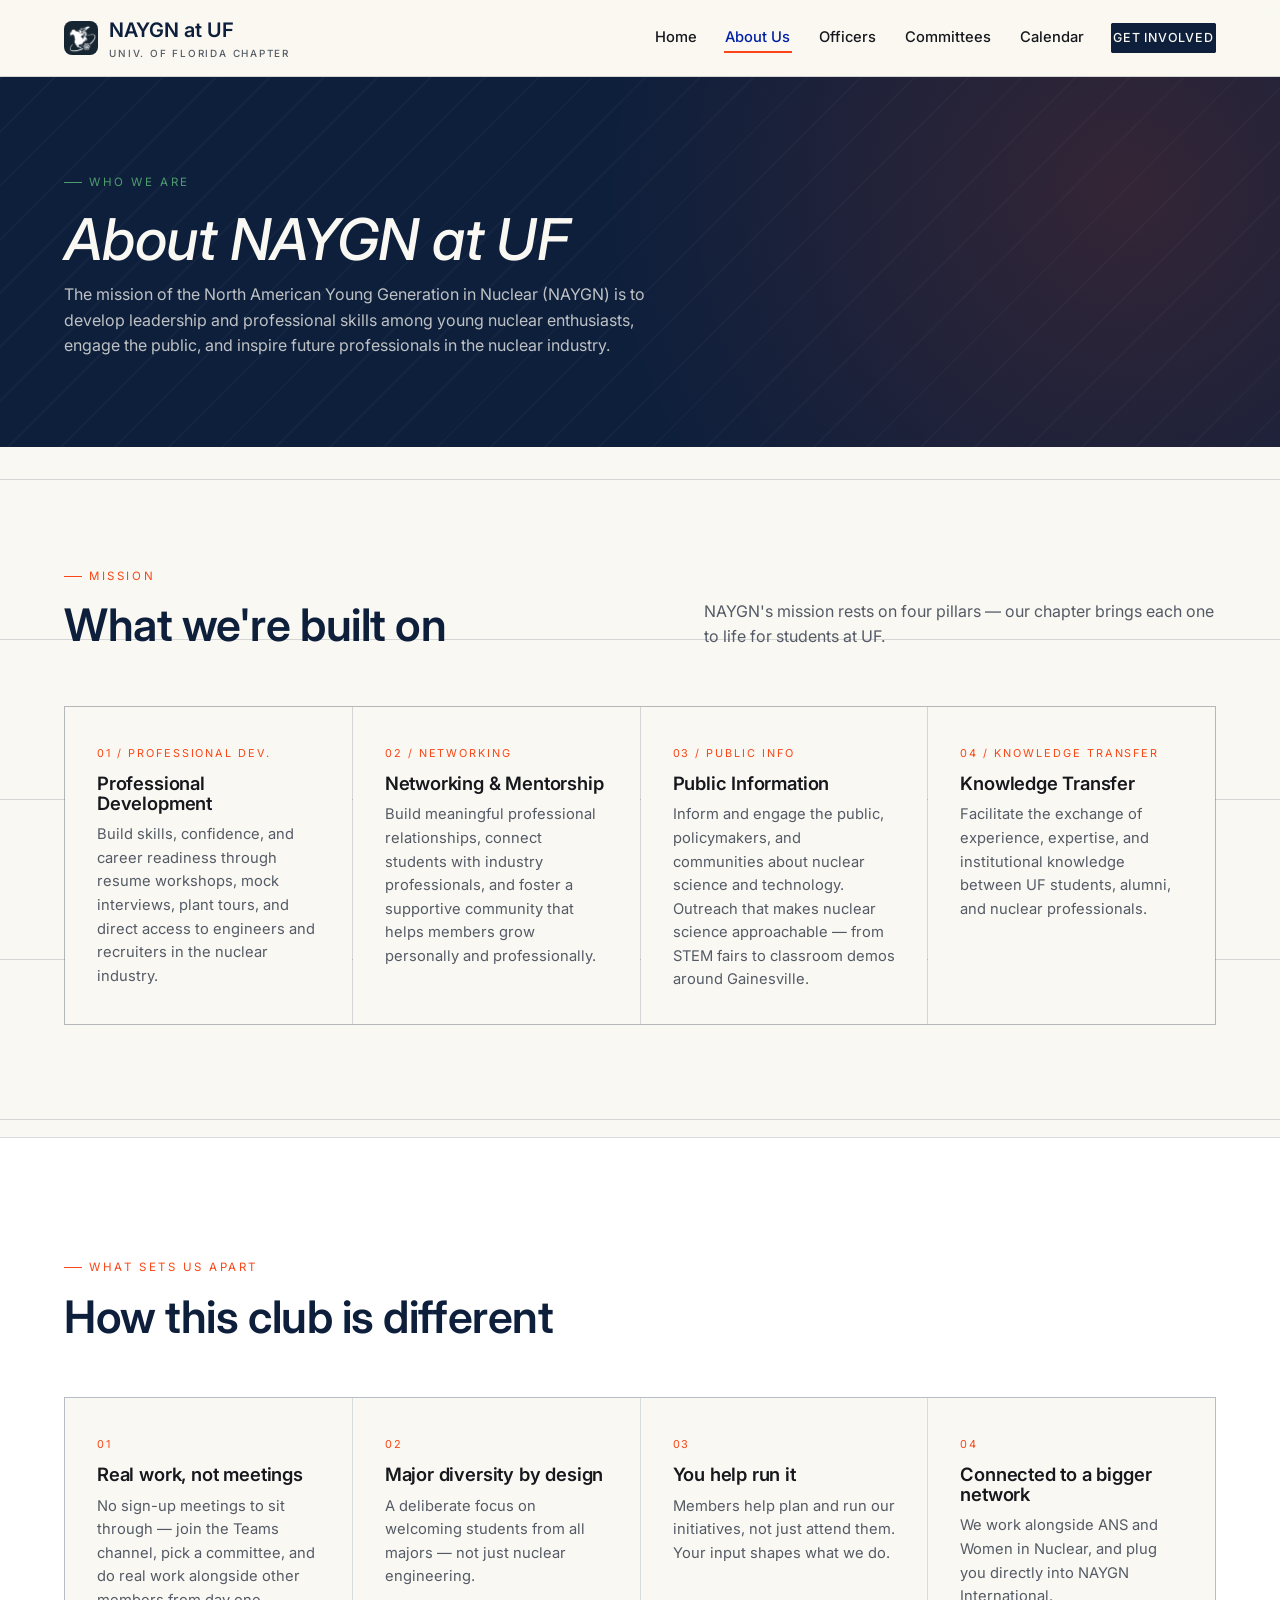
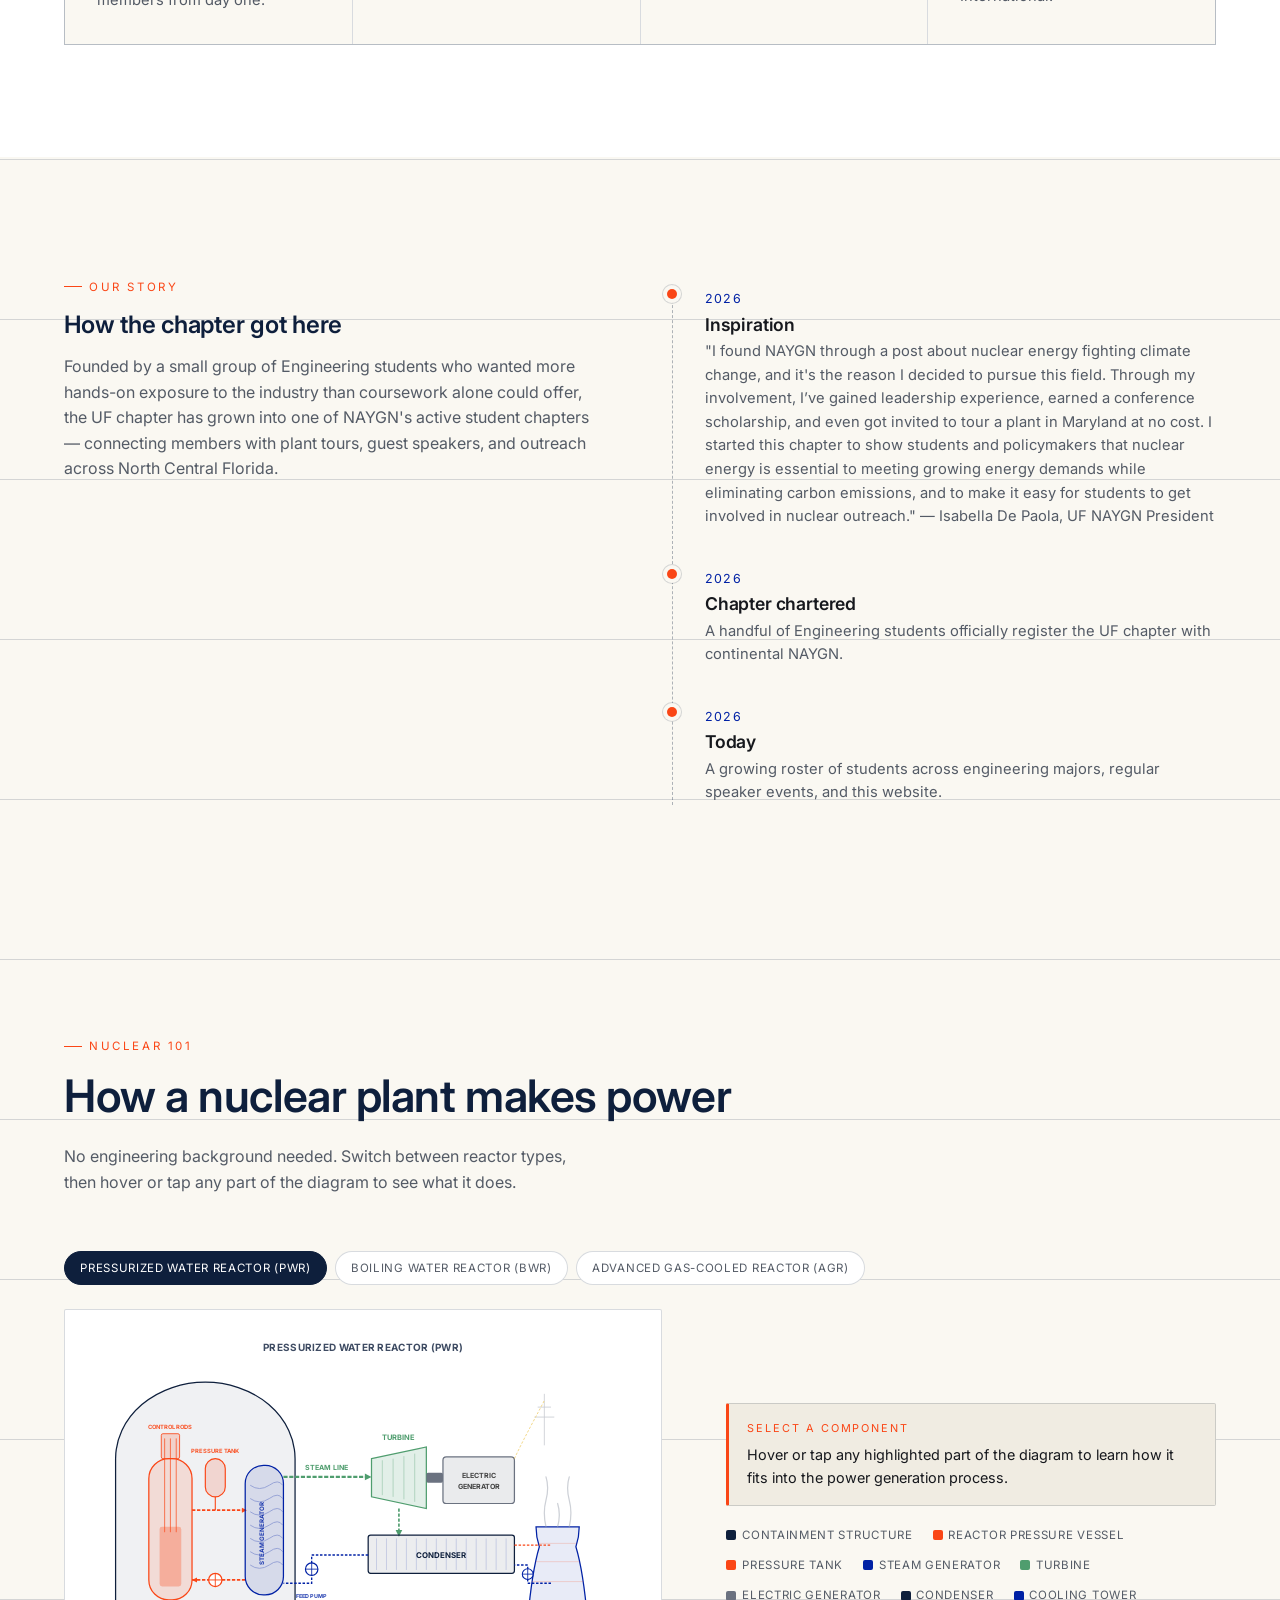
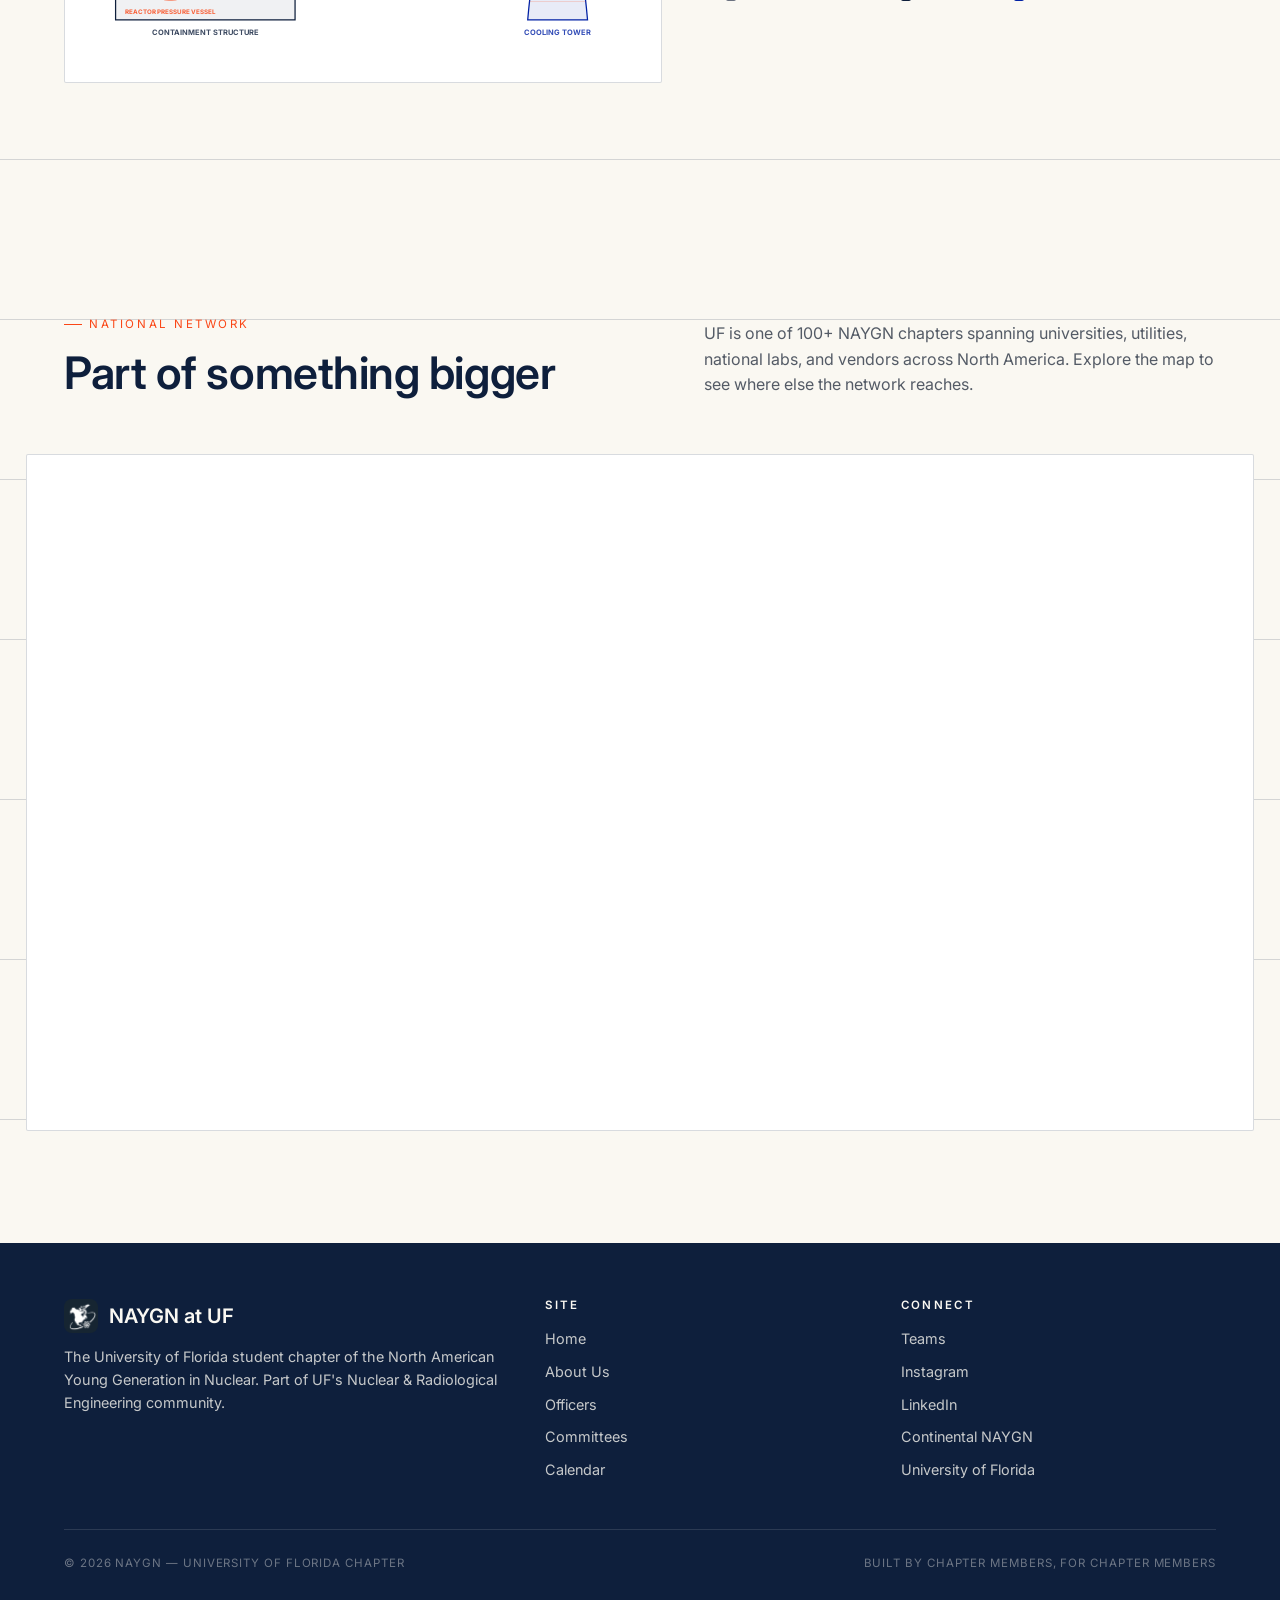
==== about.html @ 1d7fc195 "Rename Agenda page to Calendar Rename agenda.html -> calendar.html and js/agenda.js -> js/calendar.j" ====
<!DOCTYPE html>
<html lang="en">
<head>
  <meta charset="UTF-8" />
  <meta name="viewport" content="width=device-width, initial-scale=1.0" />
  <title>About Us — NAYGN at UF</title>
  <meta name="description" content="Learn about the NAYGN University of Florida chapter's mission, history, and a quick primer on how a nuclear power plant works." />
  <link rel="icon" type="image/png" href="assets/img/favicon.png" />
  <link rel="stylesheet" href="css/styles.css" />
</head>
<body>

  <header class="site-header">
    <div class="container nav">
      <a href="home" class="brand">
        <img class="brand-mark" src="assets/img/logo-mark.png" alt="NAYGN logo">
        <span>
          NAYGN at UF
          <span class="brand-sub">Univ. of Florida Chapter</span>
        </span>
      </a>

      <button class="nav-toggle" aria-label="Toggle navigation" aria-expanded="false">
        <span></span><span></span><span></span>
      </button>

      <ul class="nav-links">
        <li><a href="home">Home</a></li>
        <li><a href="about" aria-current="page">About Us</a></li>
        <li><a href="officers">Officers</a></li>
        <li><a href="committees">Committees</a></li>
        <li><a href="calendar">Calendar</a></li>
        <li><a class="nav-cta" href="get-involved">Get Involved</a></li>
      </ul>
    </div>
  </header>

  <main>
    <section class="page-header">
      <div class="container">
        <span class="kicker">Who we are</span>
        <h1>About NAYGN at UF</h1>
        <p class="lede">
          The mission of the North American Young Generation in Nuclear (NAYGN)
           is to develop leadership and professional skills among young nuclear enthusiasts,
            engage the public, and inspire future professionals in the nuclear industry. 
        </p>
      </div>
    </section>

    <!-- ============ MISSION PILLARS ============ -->
    <section id="mission">
      <div class="container">
        <div class="section-head reveal">
          <div>
            <span class="kicker">Mission</span>
            <h2>What we're built on</h2>
          </div>
          <p class="lede">
            NAYGN's mission rests on four pillars — our chapter brings each one to life
            for students at UF.
          </p>
        </div>

        <div class="pillar-grid reveal">
          <div class="pillar">
            <span class="fig-label">01 / Professional Dev.</span>
            <h3>Professional Development</h3>
            <p> Build skills, confidence, and career readiness through resume workshops, mock interviews, plant tours, 
              and direct access to engineers and recruiters in the nuclear industry.</p>
          </div>
          <div class="pillar">
            <span class="fig-label">02 / Networking</span>
            <h3>Networking &amp; Mentorship</h3>
            <p>Build meaningful professional relationships, connect students with industry professionals, 
              and foster a supportive community that helps members grow personally and professionally.</p>
          </div>
          <div class="pillar">
            <span class="fig-label">03 / Public Info</span>
            <h3>Public Information</h3>
            <p>Inform and engage the public, policymakers, and communities about nuclear science and technology. 
              Outreach that makes nuclear science approachable — from STEM fairs to classroom demos around Gainesville.</p>
          </div>
          <div class="pillar">
            <span class="fig-label">04 / Knowledge Transfer</span>
            <h3>Knowledge Transfer</h3>
            <p>Facilitate the exchange of experience, expertise, and 
              institutional knowledge between UF students, alumni, and nuclear professionals.</p>
          </div>
        </div>
      </div>
    </section>

    <!-- ============ HOW THIS CLUB IS DIFFERENT ============ -->
    <section id="different" style="background:#fff; border-top:1px solid var(--line);">
      <div class="container">
        <div class="section-head reveal">
          <div>
            <span class="kicker">What sets us apart</span>
            <h2>How this club is different</h2>
          </div>
        </div>
        <div class="pillar-grid reveal" style="grid-template-columns: repeat(auto-fit, minmax(220px, 1fr));">
          <div class="pillar">
            <span class="fig-label">01</span>
            <h3>Real work, not meetings</h3>
            <p>No sign-up meetings to sit through — join the Teams channel, pick a committee, and do real work alongside other members from day one.</p>
          </div>
          <div class="pillar">
            <span class="fig-label">02</span>
            <h3>Major diversity by design</h3>
            <p>A deliberate focus on welcoming students from all majors — not just nuclear engineering.</p>
          </div>
          <div class="pillar">
            <span class="fig-label">03</span>
            <h3>You help run it</h3>
            <p>Members help plan and run our initiatives, not just attend them. Your input shapes what we do.</p>
          </div>
          <div class="pillar">
            <span class="fig-label">04</span>
            <h3>Connected to a bigger network</h3>
            <p>We work alongside ANS and Women in Nuclear, and plug you directly into NAYGN International.</p>
          </div>
        </div>
      </div>
    </section>

    <!-- ============ OUR STORY ============ -->
    <section id="story">
      <div class="container cols-2">
        <div class="reveal">
          <span class="kicker">Our Story</span>
          <h2>How the chapter got here</h2>
          <p style="margin-top:1rem; color:var(--ink-soft);">
            Founded by a small group of Engineering students who wanted
            more hands-on exposure to the industry than coursework alone could offer,
            the UF chapter has grown into one of NAYGN's active student chapters —
            connecting members with plant tours, guest speakers, and outreach across
            North Central Florida.
          </p>
        </div>

        <div class="reveal">
          <div class="timeline">
            <div class="timeline-item">
              <span class="yr">2026</span>
              <h3>Inspiration</h3>
              <p>"I found NAYGN through a post about nuclear energy fighting climate change, and it's the reason I decided to pursue this field. Through my involvement, I’ve gained leadership experience, earned a conference scholarship, and even got invited to tour a plant in Maryland at no cost. I started this chapter to show students and policymakers that nuclear energy is essential to meeting growing energy demands while eliminating carbon emissions, and to make it easy for students to get involved in nuclear outreach." 

— Isabella De Paola, UF NAYGN President </p>
            </div>
            <div class="timeline-item">
              <span class="yr">2026</span>
              <h3>Chapter chartered</h3>
              <p>A handful of Engineering students officially register the UF chapter with continental NAYGN.</p>
            </div>
            <div class="timeline-item">
              <span class="yr">2026</span>
              <h3>Today</h3>
              <p>A growing roster of students across engineering majors, regular speaker events, and this website.</p>
            </div>
          </div>
        </div>
      </div>
    </section>

    <!-- ============ NUCLEAR 101 / REACTOR DIAGRAM ============ -->
    <section id="nuclear-101">
      <div class="container">
        <div class="section-head reveal">
          <div>
            <span class="kicker">Nuclear 101</span>
            <h2>How a nuclear plant makes power</h2>
          </div>
          <p class="lede">
            No engineering background needed. Switch between reactor types, then
            hover or tap any part of the diagram to see what it does.
          </p>
        </div>

        <div class="reactor-tabs reveal">
          <button class="reactor-tab is-active" data-diagram="pwr">Pressurized Water Reactor (PWR)</button>
          <button class="reactor-tab" data-diagram="bwr">Boiling Water Reactor (BWR)</button>
          <button class="reactor-tab" data-diagram="agr">Advanced Gas-cooled Reactor (AGR)</button>
        </div>

        <div class="reactor-wrap reveal">
          <div class="reactor-diagram">
            <svg class="reactor-svg" data-diagram="pwr" viewBox="0 0 660 390" xmlns="http://www.w3.org/2000/svg" role="img" aria-label="Simplified diagram of a pressurized water reactor power plant">

              <!-- DIAGRAM TITLE -->
              <text x="330" y="20" text-anchor="middle" font-size="12" font-weight="700" fill="#0E1F3C" opacity="0.8" letter-spacing="0.03em" pointer-events="none">PRESSURIZED WATER REACTOR (PWR)</text>

              <!-- ================= CONTAINMENT ================= -->
              <path class="part" data-key="containment"
                d="M 32,344 L 32,150 A 108,92 0 0 1 248,150 L 248,344 Z"
                fill="#0E1F3C" fill-opacity="0.06" stroke="#0E1F3C" stroke-width="1.5"/>
              <text x="140" y="362" text-anchor="middle" font-size="9" font-weight="700" fill="#0E1F3C" opacity="0.8" pointer-events="none">CONTAINMENT STRUCTURE</text>

              <!-- ================= REACTOR PRESSURE VESSEL ================= -->
              <rect class="part" data-key="rpv" x="72" y="150" width="52" height="170" rx="24"
                fill="#FA4616" fill-opacity="0.13" stroke="#FA4616" stroke-width="1.5"/>
              <g pointer-events="none">
                <rect x="85" y="232" width="26" height="72" rx="3" fill="#FA4616" fill-opacity="0.30"/>
                <rect x="87" y="120" width="22" height="30" rx="2" fill="#FA4616" fill-opacity="0.18" stroke="#FA4616" stroke-width="1"/>
                <g stroke="#FA4616" stroke-width="1.3" stroke-linecap="round" opacity="0.65">
                  <line x1="91" y1="126" x2="91" y2="238"/>
                  <line x1="98" y1="126" x2="98" y2="238"/>
                  <line x1="105" y1="126" x2="105" y2="238"/>
                </g>
                <text x="98" y="114" text-anchor="middle" font-size="7" font-weight="700" fill="#FA4616" opacity="0.9">CONTROL RODS</text>
                <text x="98" y="337" text-anchor="middle" font-size="7.5" font-weight="700" fill="#FA4616" opacity="0.85">REACTOR PRESSURE VESSEL</text>
              </g>

              <!-- ================= PRESSURIZER (PRESSURE TANK) ================= -->
              <rect class="part" data-key="pressurizer" x="140" y="150" width="24" height="46" rx="12"
                fill="#FA4616" fill-opacity="0.16" stroke="#FA4616" stroke-width="1.4"/>
              <g pointer-events="none">
                <line x1="152" y1="196" x2="152" y2="212" stroke="#FA4616" stroke-width="1.3"/>
                <text x="152" y="143" text-anchor="middle" font-size="7" font-weight="700" fill="#FA4616" opacity="0.9">PRESSURE TANK</text>
              </g>

              <!-- ================= PRIMARY LOOP ================= -->
              <g pointer-events="none">
                <path d="M 124,212 H 188" stroke="#FA4616" stroke-width="2" fill="none" stroke-dasharray="4 2"/>
                <polygon points="184,209 190,212 184,215" fill="#FA4616"/>
                <path d="M 188,296 H 124" stroke="#FA4616" stroke-width="2" fill="none" stroke-dasharray="4 2"/>
                <polygon points="130,293 124,296 130,299" fill="#FA4616"/>
                <circle cx="152" cy="296" r="8" fill="#fff" stroke="#FA4616" stroke-width="1.5"/>
                <line x1="144" y1="296" x2="160" y2="296" stroke="#FA4616" stroke-width="1.1"/>
                <line x1="152" y1="288" x2="152" y2="304" stroke="#FA4616" stroke-width="1.1"/>
              </g>

              <!-- ================= STEAM GENERATOR ================= -->
              <rect class="part" data-key="generator" x="188" y="158" width="46" height="156" rx="22"
                fill="#0021A5" fill-opacity="0.11" stroke="#0021A5" stroke-width="1.5"/>
              <g stroke="#0021A5" stroke-width="1" fill="none" opacity="0.35" pointer-events="none">
                <path d="M 194,182 Q 205,190 217,182 Q 228,174 233,182"/>
                <path d="M 194,198 Q 205,206 217,198 Q 228,190 233,198"/>
                <path d="M 194,214 Q 205,222 217,214 Q 228,206 233,214"/>
                <path d="M 194,230 Q 205,238 217,230 Q 228,222 233,230"/>
                <path d="M 194,246 Q 205,254 217,246 Q 228,238 233,246"/>
                <path d="M 194,262 Q 205,270 217,262 Q 228,254 233,262"/>
                <path d="M 194,278 Q 205,286 217,278 Q 228,270 233,278"/>
              </g>
              <text x="211" y="240" text-anchor="middle" font-size="7.5" font-weight="700" fill="#0021A5" opacity="0.85" transform="rotate(-90 211 240)" pointer-events="none">STEAM GENERATOR</text>

              <!-- ================= STEAM LINE ================= -->
              <g pointer-events="none">
                <path d="M 234,172 H 336" stroke="#4F9D6E" stroke-width="2.5" fill="none" stroke-dasharray="5 2"/>
                <polygon points="332,168 340,172 332,176" fill="#4F9D6E"/>
                <text x="286" y="164" text-anchor="middle" font-size="8.5" fill="#4F9D6E" font-weight="bold">STEAM LINE</text>
              </g>

              <!-- ================= TURBINE ================= -->
              <path class="part" data-key="turbine"
                d="M 340,150 L 406,136 L 406,210 L 340,196 Z"
                fill="#4F9D6E" fill-opacity="0.16" stroke="#4F9D6E" stroke-width="1.5"/>
              <g stroke="#4F9D6E" stroke-width="1" opacity="0.4" pointer-events="none">
                <line x1="353" y1="152" x2="353" y2="194"/>
                <line x1="366" y1="150" x2="366" y2="196"/>
                <line x1="379" y1="147" x2="379" y2="199"/>
                <line x1="392" y1="144" x2="392" y2="202"/>
              </g>
              <text x="373" y="128" text-anchor="middle" font-size="9" fill="#4F9D6E" font-weight="bold" pointer-events="none">TURBINE</text>

              <!-- ================= ELECTRIC GENERATOR ================= -->
              <rect x="406" y="167" width="20" height="12" rx="2" fill="#6B7280" pointer-events="none"/>
              <rect class="part" data-key="egen" x="426" y="148" width="86" height="56" rx="4"
                fill="#6B7280" fill-opacity="0.14" stroke="#6B7280" stroke-width="1.5"/>
              <g pointer-events="none">
                <text x="469" y="173" text-anchor="middle" font-size="8.5" fill="#444" font-weight="bold">ELECTRIC</text>
                <text x="469" y="186" text-anchor="middle" font-size="8.5" fill="#444" font-weight="bold">GENERATOR</text>
              </g>
              <!-- transmission tower + spark (decorative) -->
              <g pointer-events="none" opacity="0.55">
                <g stroke="#9CA3AF" stroke-width="1" fill="none">
                  <line x1="548" y1="72" x2="548" y2="134"/>
                  <line x1="540" y1="88" x2="556" y2="88"/>
                  <line x1="536" y1="100" x2="560" y2="100"/>
                </g>
                <path d="M 512,150 C 524,124 540,96 548,80" stroke="#E6B217" stroke-width="1.1" fill="none" stroke-dasharray="3 2"/>
              </g>

              <!-- ================= CONDENSER ================= -->
              <path d="M 373,210 V 240" stroke="#4F9D6E" stroke-width="2" fill="none" stroke-dasharray="4 2" pointer-events="none"/>
              <polygon points="369,236 373,244 377,236" fill="#4F9D6E" pointer-events="none"/>
              <rect class="part" data-key="condenser" x="336" y="242" width="176" height="46" rx="3"
                fill="#0E1F3C" fill-opacity="0.08" stroke="#0E1F3C" stroke-width="1.5"/>
              <g stroke="#0021A5" stroke-width="0.7" opacity="0.28" pointer-events="none">
                <line x1="346" y1="246" x2="346" y2="284"/>
                <line x1="358" y1="246" x2="358" y2="284"/>
                <line x1="370" y1="246" x2="370" y2="284"/>
                <line x1="382" y1="246" x2="382" y2="284"/>
                <line x1="394" y1="246" x2="394" y2="284"/>
                <line x1="406" y1="246" x2="406" y2="284"/>
                <line x1="418" y1="246" x2="418" y2="284"/>
                <line x1="430" y1="246" x2="430" y2="284"/>
                <line x1="442" y1="246" x2="442" y2="284"/>
                <line x1="454" y1="246" x2="454" y2="284"/>
                <line x1="466" y1="246" x2="466" y2="284"/>
                <line x1="478" y1="246" x2="478" y2="284"/>
                <line x1="490" y1="246" x2="490" y2="284"/>
                <line x1="502" y1="246" x2="502" y2="284"/>
              </g>
              <text x="424" y="269" text-anchor="middle" font-size="9.5" fill="#0E1F3C" font-weight="bold" pointer-events="none">CONDENSER</text>
              <!-- feedwater return: condenser -> steam generator -->
              <g pointer-events="none">
                <path d="M 336,266 H 268 V 300 H 234" stroke="#0021A5" stroke-width="1.6" fill="none" stroke-dasharray="3 2"/>
                <circle cx="268" cy="283" r="7.5" fill="#fff" stroke="#0021A5" stroke-width="1.4"/>
                <line x1="260.5" y1="283" x2="275.5" y2="283" stroke="#0021A5" stroke-width="1"/>
                <line x1="268" y1="275.5" x2="268" y2="290.5" stroke="#0021A5" stroke-width="1"/>
                <text x="268" y="318" text-anchor="middle" font-size="6.5" font-weight="700" fill="#0021A5" opacity="0.85">FEED PUMP</text>
              </g>

              <!-- ================= COOLING TOWER ================= -->
              <path class="part" data-key="cooling"
                d="M 528,344 Q 533,286 542,256 Q 538,244 538,232 L 590,232 Q 590,244 586,256 Q 595,286 600,344 Z"
                fill="#0021A5" fill-opacity="0.09" stroke="#0021A5" stroke-width="1.5"/>
              <clipPath id="pwr-tc">
                <path d="M 528,344 Q 533,286 542,256 Q 538,244 538,232 L 590,232 Q 590,244 586,256 Q 595,286 600,344 Z"/>
              </clipPath>
              <g stroke="#FA4616" stroke-width="0.8" opacity="0.28" clip-path="url(#pwr-tc)" pointer-events="none">
                <line x1="526" y1="252" x2="602" y2="252"/>
                <line x1="526" y1="274" x2="602" y2="274"/>
                <line x1="526" y1="298" x2="602" y2="298"/>
                <line x1="526" y1="322" x2="602" y2="322"/>
              </g>
              <g stroke="#9CA3AF" stroke-width="1.5" fill="none" opacity="0.5" stroke-linecap="round" pointer-events="none">
                <path d="M 550,232 Q 546,215 550,200 Q 554,185 550,172"/>
                <path d="M 564,232 Q 568,217 564,204"/>
                <path d="M 578,232 Q 582,215 578,200 Q 574,185 578,172"/>
              </g>
              <text x="564" y="362" text-anchor="middle" font-size="9" font-weight="700" fill="#0021A5" opacity="0.8" pointer-events="none">COOLING TOWER</text>
              <!-- cooling-water circuit condenser <-> tower -->
              <g pointer-events="none">
                <path d="M 512,254 H 556" stroke="#FA4616" stroke-width="1.6" fill="none" stroke-dasharray="3 2"/>
                <path d="M 556,300 H 528 V 278 H 512" stroke="#0021A5" stroke-width="1.6" fill="none" stroke-dasharray="3 2"/>
                <circle cx="528" cy="289" r="6.5" fill="#fff" stroke="#0021A5" stroke-width="1.3"/>
                <line x1="521.5" y1="289" x2="534.5" y2="289" stroke="#0021A5" stroke-width="1"/>
                <line x1="528" y1="282.5" x2="528" y2="295.5" stroke="#0021A5" stroke-width="1"/>
              </g>

            </svg>

            <svg class="reactor-svg is-hidden" data-diagram="bwr" viewBox="0 0 660 390" xmlns="http://www.w3.org/2000/svg" role="img" aria-label="Simplified diagram of a boiling water reactor power plant">

              <!-- DIAGRAM TITLE -->
              <text x="330" y="20" text-anchor="middle" font-size="12" font-weight="700" fill="#0E1F3C" opacity="0.8" letter-spacing="0.03em" pointer-events="none">BOILING WATER REACTOR (BWR)</text>

              <!-- ================= CONTAINMENT ================= -->
              <path class="part" data-key="containment"
                d="M 32,344 L 32,150 A 108,92 0 0 1 248,150 L 248,344 Z"
                fill="#0E1F3C" fill-opacity="0.06" stroke="#0E1F3C" stroke-width="1.5"/>
              <text x="140" y="362" text-anchor="middle" font-size="9" font-weight="700" fill="#0E1F3C" opacity="0.8" pointer-events="none">CONTAINMENT STRUCTURE</text>

              <!-- ================= REACTOR PRESSURE VESSEL (single loop — water boils inside) ================= -->
              <text x="140" y="116" text-anchor="middle" font-size="7.5" font-weight="700" fill="#FA4616" opacity="0.85" pointer-events="none">REACTOR PRESSURE VESSEL</text>
              <!-- decorative outline only — the clickable regions below are split so they never overlap -->
              <rect x="90" y="126" width="100" height="184" rx="34"
                fill="none" stroke="#FA4616" stroke-width="1.5" pointer-events="none"/>

              <!-- Steam separator / dryer zone (BWR-specific — no equivalent in a PWR) -->
              <path class="part" data-key="separator"
                d="M 98,220 V 158 A 8,8 0 0 1 106,150 H 174 A 8,8 0 0 1 182,158 V 220 Z"
                fill="#0021A5" fill-opacity="0.10" stroke="#0021A5" stroke-width="1.2" stroke-dasharray="2 2"/>
              <g stroke="#0021A5" stroke-width="1" fill="none" opacity="0.35" pointer-events="none">
                <path d="M 104,166 Q 116,158 128,166 Q 140,174 152,166 Q 164,158 176,166"/>
                <path d="M 104,182 Q 116,174 128,182 Q 140,190 152,182 Q 164,174 176,182"/>
                <path d="M 104,198 Q 116,190 128,198 Q 140,206 152,198 Q 164,190 176,198"/>
              </g>
              <text x="140" y="213" text-anchor="middle" font-size="6" font-weight="700" fill="#0021A5" opacity="0.75" pointer-events="none">STEAM SEPARATOR / DRYER</text>

              <!-- Water pool + fuel bundle (this is the "bwr-rpv" hit region — sits below the separator, never overlapping it) -->
              <rect class="part" data-key="bwr-rpv" x="98" y="222" width="84" height="88" rx="4"
                fill="#0021A5" fill-opacity="0.10"/>
              <rect x="118" y="230" width="44" height="64" rx="3" fill="#FA4616" fill-opacity="0.30" pointer-events="none"/>
              <g stroke="#FA4616" stroke-width="2" opacity="0.6" pointer-events="none">
                <line x1="126" y1="234" x2="126" y2="290"/>
                <line x1="135" y1="234" x2="135" y2="290"/>
                <line x1="145" y1="234" x2="145" y2="290"/>
                <line x1="154" y1="234" x2="154" y2="290"/>
              </g>

              <!-- Control rods — bottom-entry, unlike a PWR's top-mounted rods -->
              <g class="part" data-key="rods">
                <rect x="118" y="310" width="44" height="16" rx="3" fill="#FA4616" fill-opacity="0.20" stroke="#FA4616" stroke-width="1.2"/>
                <g stroke="#FA4616" stroke-width="1.6" stroke-linecap="round" opacity="0.7">
                  <line x1="130" y1="310" x2="130" y2="288"/>
                  <line x1="140" y1="310" x2="140" y2="288"/>
                  <line x1="150" y1="310" x2="150" y2="288"/>
                </g>
              </g>
              <text x="140" y="337" text-anchor="middle" font-size="7" font-weight="700" fill="#FA4616" opacity="0.9" pointer-events="none">CONTROL RODS (BOTTOM-ENTRY)</text>

              <!-- ================= STEAM LINE — straight from RPV to turbine, no steam generator ================= -->
              <g pointer-events="none">
                <path d="M 190,146 H 262 V 172 H 336" stroke="#4F9D6E" stroke-width="2.5" fill="none" stroke-dasharray="5 2"/>
                <polygon points="332,168 340,172 332,176" fill="#4F9D6E"/>
                <text x="262" y="138" text-anchor="middle" font-size="8.5" fill="#4F9D6E" font-weight="bold">STEAM LINE</text>
              </g>

              <!-- ================= TURBINE ================= -->
              <path class="part" data-key="turbine"
                d="M 340,150 L 406,136 L 406,210 L 340,196 Z"
                fill="#4F9D6E" fill-opacity="0.16" stroke="#4F9D6E" stroke-width="1.5"/>
              <g stroke="#4F9D6E" stroke-width="1" opacity="0.4" pointer-events="none">
                <line x1="353" y1="152" x2="353" y2="194"/>
                <line x1="366" y1="150" x2="366" y2="196"/>
                <line x1="379" y1="147" x2="379" y2="199"/>
                <line x1="392" y1="144" x2="392" y2="202"/>
              </g>
              <text x="373" y="128" text-anchor="middle" font-size="9" fill="#4F9D6E" font-weight="bold" pointer-events="none">TURBINE</text>

              <!-- ================= ELECTRIC GENERATOR ================= -->
              <rect x="406" y="167" width="20" height="12" rx="2" fill="#6B7280" pointer-events="none"/>
              <rect class="part" data-key="egen" x="426" y="148" width="86" height="56" rx="4"
                fill="#6B7280" fill-opacity="0.14" stroke="#6B7280" stroke-width="1.5"/>
              <g pointer-events="none">
                <text x="469" y="173" text-anchor="middle" font-size="8.5" fill="#444" font-weight="bold">ELECTRIC</text>
                <text x="469" y="186" text-anchor="middle" font-size="8.5" fill="#444" font-weight="bold">GENERATOR</text>
              </g>
              <!-- transmission tower + spark (decorative) -->
              <g pointer-events="none" opacity="0.55">
                <g stroke="#9CA3AF" stroke-width="1" fill="none">
                  <line x1="548" y1="72" x2="548" y2="134"/>
                  <line x1="540" y1="88" x2="556" y2="88"/>
                  <line x1="536" y1="100" x2="560" y2="100"/>
                </g>
                <path d="M 512,150 C 524,124 540,96 548,80" stroke="#E6B217" stroke-width="1.1" fill="none" stroke-dasharray="3 2"/>
              </g>

              <!-- ================= CONDENSER ================= -->
              <path d="M 373,210 V 240" stroke="#4F9D6E" stroke-width="2" fill="none" stroke-dasharray="4 2" pointer-events="none"/>
              <polygon points="369,236 373,244 377,236" fill="#4F9D6E" pointer-events="none"/>
              <rect class="part" data-key="condenser" x="336" y="242" width="176" height="46" rx="3"
                fill="#0E1F3C" fill-opacity="0.08" stroke="#0E1F3C" stroke-width="1.5"/>
              <g stroke="#0021A5" stroke-width="0.7" opacity="0.28" pointer-events="none">
                <line x1="346" y1="246" x2="346" y2="284"/>
                <line x1="358" y1="246" x2="358" y2="284"/>
                <line x1="370" y1="246" x2="370" y2="284"/>
                <line x1="382" y1="246" x2="382" y2="284"/>
                <line x1="394" y1="246" x2="394" y2="284"/>
                <line x1="406" y1="246" x2="406" y2="284"/>
                <line x1="418" y1="246" x2="418" y2="284"/>
                <line x1="430" y1="246" x2="430" y2="284"/>
                <line x1="442" y1="246" x2="442" y2="284"/>
                <line x1="454" y1="246" x2="454" y2="284"/>
                <line x1="466" y1="246" x2="466" y2="284"/>
                <line x1="478" y1="246" x2="478" y2="284"/>
                <line x1="490" y1="246" x2="490" y2="284"/>
                <line x1="502" y1="246" x2="502" y2="284"/>
              </g>
              <text x="424" y="269" text-anchor="middle" font-size="9.5" fill="#0E1F3C" font-weight="bold" pointer-events="none">CONDENSER</text>
              <!-- feedwater return: condenser -> straight back into the reactor vessel -->
              <g pointer-events="none">
                <path d="M 336,266 H 268 V 300 H 190" stroke="#0021A5" stroke-width="1.6" fill="none" stroke-dasharray="3 2"/>
                <circle cx="268" cy="283" r="7.5" fill="#fff" stroke="#0021A5" stroke-width="1.4"/>
                <line x1="260.5" y1="283" x2="275.5" y2="283" stroke="#0021A5" stroke-width="1"/>
                <line x1="268" y1="275.5" x2="268" y2="290.5" stroke="#0021A5" stroke-width="1"/>
                <text x="268" y="318" text-anchor="middle" font-size="6.5" font-weight="700" fill="#0021A5" opacity="0.85">FEED PUMP</text>
              </g>

              <!-- ================= COOLING TOWER ================= -->
              <path class="part" data-key="cooling"
                d="M 528,344 Q 533,286 542,256 Q 538,244 538,232 L 590,232 Q 590,244 586,256 Q 595,286 600,344 Z"
                fill="#0021A5" fill-opacity="0.09" stroke="#0021A5" stroke-width="1.5"/>
              <clipPath id="bwr-tc">
                <path d="M 528,344 Q 533,286 542,256 Q 538,244 538,232 L 590,232 Q 590,244 586,256 Q 595,286 600,344 Z"/>
              </clipPath>
              <g stroke="#FA4616" stroke-width="0.8" opacity="0.28" clip-path="url(#bwr-tc)" pointer-events="none">
                <line x1="526" y1="252" x2="602" y2="252"/>
                <line x1="526" y1="274" x2="602" y2="274"/>
                <line x1="526" y1="298" x2="602" y2="298"/>
                <line x1="526" y1="322" x2="602" y2="322"/>
              </g>
              <g stroke="#9CA3AF" stroke-width="1.5" fill="none" opacity="0.5" stroke-linecap="round" pointer-events="none">
                <path d="M 550,232 Q 546,215 550,200 Q 554,185 550,172"/>
                <path d="M 564,232 Q 568,217 564,204"/>
                <path d="M 578,232 Q 582,215 578,200 Q 574,185 578,172"/>
              </g>
              <text x="564" y="362" text-anchor="middle" font-size="9" font-weight="700" fill="#0021A5" opacity="0.8" pointer-events="none">COOLING TOWER</text>
              <!-- cooling-water circuit condenser <-> tower -->
              <g pointer-events="none">
                <path d="M 512,254 H 556" stroke="#FA4616" stroke-width="1.6" fill="none" stroke-dasharray="3 2"/>
                <path d="M 556,300 H 528 V 278 H 512" stroke="#0021A5" stroke-width="1.6" fill="none" stroke-dasharray="3 2"/>
                <circle cx="528" cy="289" r="6.5" fill="#fff" stroke="#0021A5" stroke-width="1.3"/>
                <line x1="521.5" y1="289" x2="534.5" y2="289" stroke="#0021A5" stroke-width="1"/>
                <line x1="528" y1="282.5" x2="528" y2="295.5" stroke="#0021A5" stroke-width="1"/>
              </g>

            </svg>

            <svg class="reactor-svg is-hidden" data-diagram="agr" viewBox="-70 0 810 390" xmlns="http://www.w3.org/2000/svg" role="img" aria-label="Simplified diagram of an advanced gas-cooled reactor (AGR) power plant">

              <!-- DIAGRAM TITLE -->
              <text x="330" y="20" text-anchor="middle" font-size="12" font-weight="700" fill="#0E1F3C" opacity="0.8" letter-spacing="0.03em" pointer-events="none">ADVANCED GAS-COOLED REACTOR (AGR)</text>

              <!-- ================= PRESTRESSED CONCRETE PRESSURE VESSEL ================= -->
              <!-- Steel-lined; retains coolant pressure AND provides biological shielding — core + boiler both sit inside it -->
              <rect class="part" data-key="vessel" x="90" y="78" width="282" height="272" rx="12"
                fill="#6B7280" fill-opacity="0.13" stroke="#6B7280" stroke-width="1.8"/>
              <!-- Concrete cross-hatch (decorative) -->
              <g stroke="#6B7280" stroke-width="1" opacity="0.35" pointer-events="none">
                <line x1="96" y1="90" x2="106" y2="80"/>
                <line x1="96" y1="106" x2="112" y2="90"/>
                <line x1="96" y1="122" x2="106" y2="112"/>
                <line x1="356" y1="90" x2="366" y2="80"/>
                <line x1="350" y1="106" x2="366" y2="90"/>
                <line x1="356" y1="122" x2="366" y2="112"/>
                <line x1="96" y1="330" x2="106" y2="340"/>
                <line x1="96" y1="314" x2="112" y2="330"/>
                <line x1="356" y1="330" x2="366" y2="340"/>
                <line x1="350" y1="314" x2="366" y2="330"/>
              </g>
              <!-- Steel liner (decorative inner boundary) -->
              <rect x="102" y="90" width="258" height="248" rx="8"
                fill="none" stroke="#0021A5" stroke-width="1.1" opacity="0.45" pointer-events="none"/>

              <!-- ================= CONTROL RODS ================= -->
              <rect class="part" data-key="rods" x="124" y="98" width="70" height="64" rx="3"
                fill="#4F9D6E" fill-opacity="0.10" stroke="#4F9D6E" stroke-width="0"/>
              <g pointer-events="none">
                <g fill="#4F9D6E" opacity="0.7">
                  <rect x="129" y="98" width="8" height="9" rx="1"/>
                  <rect x="141" y="98" width="8" height="9" rx="1"/>
                  <rect x="153" y="98" width="8" height="9" rx="1"/>
                  <rect x="165" y="98" width="8" height="9" rx="1"/>
                  <rect x="177" y="98" width="8" height="9" rx="1"/>
                </g>
                <g stroke="#4F9D6E" stroke-width="1.6" opacity="0.6" stroke-linecap="round">
                  <line x1="133" y1="107" x2="133" y2="230"/>
                  <line x1="145" y1="107" x2="145" y2="230"/>
                  <line x1="157" y1="107" x2="157" y2="230"/>
                  <line x1="169" y1="107" x2="169" y2="230"/>
                  <line x1="181" y1="107" x2="181" y2="230"/>
                </g>
              </g>

              <!-- ================= GRAPHITE MODERATOR ================= -->
              <rect class="part" data-key="moderator" x="118" y="160" width="82" height="108" rx="4"
                fill="#0E1F3C" fill-opacity="0.22" stroke="#0E1F3C" stroke-width="1.2"/>

              <!-- ================= FUEL ASSEMBLIES ================= -->
              <rect class="part" data-key="fuel" x="126" y="168" width="66" height="92" rx="2"
                fill="#FA4616" fill-opacity="0.28" stroke="#FA4616" stroke-width="1"/>
              <g stroke="#FA4616" stroke-width="2.2" opacity="0.6" pointer-events="none">
                <line x1="133" y1="172" x2="133" y2="256"/>
                <line x1="144" y1="172" x2="144" y2="256"/>
                <line x1="155" y1="172" x2="155" y2="256"/>
                <line x1="166" y1="172" x2="166" y2="256"/>
                <line x1="177" y1="172" x2="177" y2="256"/>
              </g>
              <text x="159" y="286" text-anchor="middle" font-size="6.5" fill="#0E1F3C" opacity="0.6" pointer-events="none">CORE</text>

              <!-- ================= STEAM GENERATOR (BOILER UNIT) — inside the vessel, beside the core ================= -->
              <rect class="part" data-key="generator" x="234" y="118" width="60" height="210" rx="26"
                fill="#0021A5" fill-opacity="0.11" stroke="#0021A5" stroke-width="1.5"/>
              <path d="M 244,146 H 278 Q 286,146 286,158 Q 286,170 278,170 H 250 Q 242,170 242,182 Q 242,194 250,194 H 278 Q 286,194 286,206 Q 286,218 278,218 H 250 Q 242,218 242,230 Q 242,242 250,242 H 278 Q 286,242 286,254 Q 286,266 278,266 H 250 Q 242,266 242,278 Q 242,290 250,290 H 282"
                fill="none" stroke="#0021A5" stroke-width="1.3" opacity="0.4" pointer-events="none"/>
              <text x="264" y="223" text-anchor="middle" font-size="7.5" font-weight="700" fill="#0021A5" opacity="0.85" transform="rotate(-90 264 223)" pointer-events="none">BOILER UNIT (STEAM GENERATOR)</text>

              <!-- ================= GAS FLOW: core top -> boiler top (hot duct) ================= -->
              <g class="part" data-key="coolant">
                <path d="M 159,160 V 134 H 234" stroke="#B4884D" stroke-width="5" fill="none" opacity="0.5"/>
              </g>
              <polygon points="226,130 236,134 226,138" fill="#B4884D" opacity="0.8" pointer-events="none"/>
              <text x="196" y="126" text-anchor="middle" font-size="7.5" fill="#8A6A34" font-weight="bold" pointer-events="none">CO&#8322; GAS</text>

              <!-- ================= GAS CIRCULATOR — inside the vessel, below the boiler ================= -->
              <path d="M 234,304 H 214" stroke="#B4884D" stroke-width="5" fill="none" opacity="0.5" pointer-events="none"/>
              <path d="M 176,304 H 159 V 268" stroke="#B4884D" stroke-width="5" fill="none" opacity="0.5" pointer-events="none"/>
              <polygon points="163,272 159,262 155,272" fill="#B4884D" opacity="0.8" pointer-events="none"/>
              <circle class="part" data-key="circulator" cx="195" cy="304" r="12"
                fill="#0021A5" fill-opacity="0.16" stroke="#0021A5" stroke-width="1.5"/>
              <g pointer-events="none" stroke="#0021A5" stroke-width="1.2" opacity="0.65" fill="none" stroke-linecap="round">
                <path d="M 195,304 Q 189,296 195,294 Q 201,296 195,304"/>
                <path d="M 195,304 Q 203,300 202,306 Q 199,311 195,304"/>
                <path d="M 195,304 Q 191,312 187,308 Q 188,301 195,304"/>
              </g>
              <text x="195" y="327" text-anchor="middle" font-size="7.5" font-weight="700" fill="#0021A5" opacity="0.9" pointer-events="none">GAS CIRCULATOR</text>

              <!-- ================= LEADER LABELS ================= -->
              <g pointer-events="none" font-size="9" font-weight="700" fill="#0E1F3C">
                <g stroke="#FA4616" stroke-width="1" opacity="0.7">
                  <line x1="56" y1="110" x2="124" y2="110"/>
                  <line x1="56" y1="204" x2="126" y2="204"/>
                  <line x1="56" y1="252" x2="118" y2="252"/>
                  <line x1="56" y1="309" x2="102" y2="314"/>
                </g>
                <g fill="#FA4616">
                  <circle cx="124" cy="110" r="2"/>
                  <circle cx="126" cy="204" r="2"/>
                  <circle cx="118" cy="252" r="2"/>
                  <circle cx="102" cy="314" r="2"/>
                </g>
                <text x="52" y="113" text-anchor="end">Control rods</text>
                <text x="52" y="207" text-anchor="end">Fuel assemblies</text>
                <text x="52" y="255" text-anchor="end">Graphite moderator</text>
                <text x="52" y="304" text-anchor="end">Concrete pressure</text>
                <text x="52" y="315" text-anchor="end">vessel (steel-lined)</text>
              </g>

              <!-- ================= STEAM LINE (exits through vessel wall) ================= -->
              <g pointer-events="none">
                <path d="M 294,150 H 452" stroke="#4F9D6E" stroke-width="2.5" fill="none" stroke-dasharray="5 2"/>
                <polygon points="448,146 456,150 448,154" fill="#4F9D6E"/>
                <text x="400" y="142" text-anchor="middle" font-size="8" fill="#4F9D6E" font-weight="bold">STEAM</text>
              </g>

              <!-- ================= STEAM TURBINE ================= -->
              <path class="part" data-key="turbine"
                d="M 456,150 L 522,138 L 522,208 L 456,194 Z"
                fill="#4F9D6E" fill-opacity="0.16" stroke="#4F9D6E" stroke-width="1.5"/>
              <g stroke="#4F9D6E" stroke-width="1" opacity="0.4" pointer-events="none">
                <line x1="469" y1="151" x2="469" y2="192"/>
                <line x1="482" y1="149" x2="482" y2="194"/>
                <line x1="495" y1="146" x2="495" y2="197"/>
                <line x1="508" y1="143" x2="508" y2="200"/>
              </g>
              <text x="489" y="130" text-anchor="middle" font-size="9" fill="#4F9D6E" font-weight="bold" pointer-events="none">STEAM TURBINE</text>

              <!-- ================= ELECTRIC GENERATOR ================= -->
              <rect x="522" y="166" width="16" height="12" rx="2" fill="#6B7280" pointer-events="none"/>
              <rect class="part" data-key="egen" x="538" y="148" width="76" height="54" rx="4"
                fill="#6B7280" fill-opacity="0.14" stroke="#6B7280" stroke-width="1.5"/>
              <g pointer-events="none">
                <text x="576" y="172" text-anchor="middle" font-size="8" fill="#444" font-weight="bold">ELECTRIC</text>
                <text x="576" y="184" text-anchor="middle" font-size="8" fill="#444" font-weight="bold">GENERATOR</text>
              </g>
              <g pointer-events="none" opacity="0.55">
                <g stroke="#9CA3AF" stroke-width="1" fill="none">
                  <line x1="634" y1="86" x2="634" y2="148"/>
                  <line x1="626" y1="102" x2="642" y2="102"/>
                  <line x1="622" y1="114" x2="646" y2="114"/>
                </g>
                <path d="M 614,150 C 626,124 632,108 634,94" stroke="#E6B217" stroke-width="1.1" fill="none" stroke-dasharray="3 2"/>
              </g>

              <!-- ================= CONDENSER ================= -->
              <path d="M 489,208 V 240" stroke="#4F9D6E" stroke-width="2" fill="none" stroke-dasharray="4 2" pointer-events="none"/>
              <polygon points="485,236 489,244 493,236" fill="#4F9D6E" pointer-events="none"/>
              <rect class="part" data-key="condenser" x="436" y="242" width="172" height="46" rx="3"
                fill="#0E1F3C" fill-opacity="0.08" stroke="#0E1F3C" stroke-width="1.5"/>
              <g stroke="#0021A5" stroke-width="0.7" opacity="0.28" pointer-events="none">
                <line x1="446" y1="246" x2="446" y2="284"/>
                <line x1="458" y1="246" x2="458" y2="284"/>
                <line x1="470" y1="246" x2="470" y2="284"/>
                <line x1="482" y1="246" x2="482" y2="284"/>
                <line x1="494" y1="246" x2="494" y2="284"/>
                <line x1="506" y1="246" x2="506" y2="284"/>
                <line x1="518" y1="246" x2="518" y2="284"/>
                <line x1="530" y1="246" x2="530" y2="284"/>
                <line x1="542" y1="246" x2="542" y2="284"/>
                <line x1="554" y1="246" x2="554" y2="284"/>
                <line x1="566" y1="246" x2="566" y2="284"/>
                <line x1="578" y1="246" x2="578" y2="284"/>
                <line x1="590" y1="246" x2="590" y2="284"/>
                <line x1="600" y1="246" x2="600" y2="284"/>
              </g>
              <text x="522" y="269" text-anchor="middle" font-size="9.5" fill="#0E1F3C" font-weight="bold" pointer-events="none">CONDENSER</text>
              <!-- feedwater return: condenser -> boiler (re-enters through vessel wall) -->
              <g pointer-events="none">
                <path d="M 436,266 H 406 V 306 H 294" stroke="#0021A5" stroke-width="1.6" fill="none" stroke-dasharray="3 2"/>
                <circle cx="406" cy="286" r="7.5" fill="#fff" stroke="#0021A5" stroke-width="1.4"/>
                <line x1="398.5" y1="286" x2="413.5" y2="286" stroke="#0021A5" stroke-width="1"/>
                <line x1="406" y1="278.5" x2="406" y2="293.5" stroke="#0021A5" stroke-width="1"/>
                <text x="406" y="318" text-anchor="middle" font-size="6.5" font-weight="700" fill="#0021A5" opacity="0.85">FEED PUMP</text>
              </g>
              <!-- ================= COOLING TOWER ================= -->
              <path class="part" data-key="cooling"
                d="M 650,344 Q 655,286 664,256 Q 660,244 660,232 L 712,232 Q 712,244 708,256 Q 717,286 722,344 Z"
                fill="#0021A5" fill-opacity="0.09" stroke="#0021A5" stroke-width="1.5"/>
              <clipPath id="agr-tc">
                <path d="M 650,344 Q 655,286 664,256 Q 660,244 660,232 L 712,232 Q 712,244 708,256 Q 717,286 722,344 Z"/>
              </clipPath>
              <g stroke="#FA4616" stroke-width="0.8" opacity="0.28" clip-path="url(#agr-tc)" pointer-events="none">
                <line x1="648" y1="252" x2="724" y2="252"/>
                <line x1="648" y1="274" x2="724" y2="274"/>
                <line x1="648" y1="298" x2="724" y2="298"/>
                <line x1="648" y1="322" x2="724" y2="322"/>
              </g>
              <g stroke="#9CA3AF" stroke-width="1.5" fill="none" opacity="0.5" stroke-linecap="round" pointer-events="none">
                <path d="M 672,232 Q 668,215 672,200 Q 676,185 672,172"/>
                <path d="M 686,232 Q 690,217 686,204"/>
                <path d="M 700,232 Q 704,215 700,200 Q 696,185 700,172"/>
              </g>
              <text x="686" y="362" text-anchor="middle" font-size="9" font-weight="700" fill="#0021A5" opacity="0.8" pointer-events="none">COOLING TOWER</text>

              <!-- cooling-water circuit: condenser <-> tower -->
              <g pointer-events="none">
                <path d="M 608,254 H 650" stroke="#FA4616" stroke-width="1.6" fill="none" stroke-dasharray="3 2"/>
                <path d="M 650,300 H 628 V 278 H 608" stroke="#0021A5" stroke-width="1.6" fill="none" stroke-dasharray="3 2"/>
                <circle cx="628" cy="289" r="6.5" fill="#fff" stroke="#0021A5" stroke-width="1.3"/>
                <line x1="621.5" y1="289" x2="634.5" y2="289" stroke="#0021A5" stroke-width="1"/>
                <line x1="628" y1="282.5" x2="628" y2="295.5" stroke="#0021A5" stroke-width="1"/>
              </g>

            </svg>
          </div>

          <div>
            <div class="reactor-tooltip" id="reactor-tooltip">
              <span class="fig-label">Select a component</span>
              <span>Hover or tap any highlighted part of the diagram to learn how it fits into the power generation process.</span>
            </div>
            <ul class="reactor-key" data-diagram="pwr">
              <li data-key="containment"><span class="swatch" style="background:#0E1F3C;"></span> Containment Structure</li>
              <li data-key="rpv"><span class="swatch" style="background:#FA4616;"></span> Reactor Pressure Vessel</li>
              <li data-key="pressurizer"><span class="swatch" style="background:#FA4616;"></span> Pressure Tank</li>
              <li data-key="generator"><span class="swatch" style="background:#0021A5;"></span> Steam Generator</li>
              <li data-key="turbine"><span class="swatch" style="background:#4F9D6E;"></span> Turbine</li>
              <li data-key="egen"><span class="swatch" style="background:#6B7280;"></span> Electric Generator</li>
              <li data-key="condenser"><span class="swatch" style="background:#0E1F3C;"></span> Condenser</li>
              <li data-key="cooling"><span class="swatch" style="background:#0021A5;"></span> Cooling Tower</li>
            </ul>
            <ul class="reactor-key is-hidden" data-diagram="bwr">
              <li data-key="containment"><span class="swatch" style="background:#0E1F3C;"></span> Containment Structure</li>
              <li data-key="bwr-rpv"><span class="swatch" style="background:#FA4616;"></span> Reactor Pressure Vessel</li>
              <li data-key="separator"><span class="swatch" style="background:#0021A5;"></span> Steam Separator / Dryer</li>
              <li data-key="rods"><span class="swatch" style="background:#FA4616;"></span> Control Rods</li>
              <li data-key="turbine"><span class="swatch" style="background:#4F9D6E;"></span> Turbine</li>
              <li data-key="egen"><span class="swatch" style="background:#6B7280;"></span> Electric Generator</li>
              <li data-key="condenser"><span class="swatch" style="background:#0E1F3C;"></span> Condenser</li>
              <li data-key="cooling"><span class="swatch" style="background:#0021A5;"></span> Cooling Tower</li>
            </ul>
            <ul class="reactor-key is-hidden" data-diagram="agr">
              <li data-key="vessel"><span class="swatch" style="background:#6B7280;"></span> Concrete Pressure Vessel</li>
              <li data-key="rods"><span class="swatch" style="background:#4F9D6E;"></span> Control Rods</li>
              <li data-key="moderator"><span class="swatch" style="background:#0E1F3C;"></span> Graphite Moderator</li>
              <li data-key="fuel"><span class="swatch" style="background:#FA4616;"></span> Fuel Assemblies</li>
              <li data-key="coolant"><span class="swatch" style="background:#B4884D;"></span> Cooling Gas (CO&#8322;)</li>
              <li data-key="generator"><span class="swatch" style="background:#0021A5;"></span> Boiler Unit</li>
              <li data-key="circulator"><span class="swatch" style="background:#0021A5;"></span> Gas Circulator</li>
              <li data-key="turbine"><span class="swatch" style="background:#4F9D6E;"></span> Steam Turbine</li>
              <li data-key="egen"><span class="swatch" style="background:#6B7280;"></span> Electric Generator</li>
              <li data-key="condenser"><span class="swatch" style="background:#0E1F3C;"></span> Condenser</li>
              <li data-key="cooling"><span class="swatch" style="background:#0021A5;"></span> Cooling Tower</li>
            </ul>
          </div>
        </div>
      </div>
    </section>

    <!-- ============ NATIONAL CHAPTER NETWORK ============ -->
    <section id="network">
      <div class="container">
        <div class="section-head reveal">
          <div>
            <span class="kicker">National Network</span>
            <h2>Part of something bigger</h2>
          </div>
          <p class="lede">
            UF is one of 100+ NAYGN chapters spanning universities, utilities, national
            labs, and vendors across North America. Explore the map to see where else
            the network reaches.
          </p>
        </div>

      </div>
      <div class="map-embed map-embed-wide reveal">
        <iframe
          src="https://www.google.com/maps/d/embed?mid=1I2ASJk0svJ3bH5BZ71sBbftdxop_hOY&ll=38.451662607232215%2C-93.41607720000002&z=4"
          title="Map of NAYGN chapters across North America"
          loading="lazy"
          referrerpolicy="no-referrer-when-downgrade">
        </iframe>
      </div>
    </section>
  </main>

  <footer class="site-footer">
    <div class="container">
      <div class="footer-grid">
        <div>
          <div class="brand">
            <img class="brand-mark" src="assets/img/logo-mark.png" alt="NAYGN logo">
            <span>NAYGN at UF</span>
          </div>
          <p>The University of Florida student chapter of the North American Young Generation in Nuclear. Part of UF's Nuclear &amp; Radiological Engineering community.</p>
        </div>
        <div>
          <h4>Site</h4>
          <ul class="footer-links">
            <li><a href="home">Home</a></li>
            <li><a href="about">About Us</a></li>
            <li><a href="officers">Officers</a></li>
            <li><a href="committees">Committees</a></li>
            <li><a href="calendar">Calendar</a></li>
          </ul>
        </div>
        <div>
          <h4>Connect</h4>
          <ul class="footer-links">
            <li><a href="https://teams.microsoft.com/dl/launcher/launcher.html?url=%2F_%23%2Fl%2Fchannel%2F19%3Agw7eD5TioPblBApmxsUMuFk1ss2CQUdk3cQ-6yIxsLk1%40thread.tacv2%2FGeneral%3FtenantId%3D0d4da0f8-4a31-4d76-ace6-0a62331e1b84%26utm_source%3Dig%26utm_medium%3Dsocial%26utm_content%3Dlink_in_bio&type=channel&deeplinkId=72fbf5be-4fb5-40ed-8a55-b87756ddd74d&directDl=true&msLaunch=true&enableMobilePage=true&suppressPrompt=true" target="_blank" rel="noopener">Teams</a></li>
            <li><a href="https://www.instagram.com/naygnuf/" target="_blank" rel="noopener">Instagram</a></li>
            <li><a href="https://www.linkedin.com/in/naygn-uf-82b17b412/?lipi=urn%3Ali%3Apage%3Ad_flagship3_profile_view_base_contact_details%3BZLop2zcNREO5HFDiHzKnVA%3D%3D" target="_blank" rel="noopener">LinkedIn</a></li>
            <li><a href="https://naygn.org/" target="_blank" rel="noopener">Continental NAYGN</a></li>
            <li><a href="https://www.ufl.edu/" target="_blank" rel="noopener">University of Florida</a></li>
          </ul>
        </div>
      </div>
      <div class="footer-bottom">
        <span>&copy; 2026 NAYGN — University of Florida Chapter</span>
        <span>Built by chapter members, for chapter members</span>
      </div>
    </div>
  </footer>

  <script src="js/main.js"></script>
  <script src="js/about.js"></script>
</body>
</html>
---- css/styles.css ----
/* =================================================================
   NAYGN @ UF — "Field Notes" design system
   A technical-journal aesthetic over a blueprint/schematic grid, with
   UF blue/orange + NAYGN navy/green used as precise instrument-panel
   accents on warm paper. Typeface: Inter, per NAYGN brand guidelines.
   ================================================================= */

@import url('https://fonts.googleapis.com/css2?family=Inter:ital,wght@0,300..800;1,300..800&display=swap');

:root {
  /* --- palette: UF x NAYGN --- */
  --uf-blue:     #0021A5;
  --uf-orange:   #FA4616;
  --naygn-navy:  #0E1F3C;
  --naygn-green: #4F9D6E;

  --paper:       #FAF8F2;
  --paper-dim:   #F0ECE2;
  --ink:         #16181D;
  --ink-soft:    #545B66;
  --line:        rgba(14, 31, 60, 0.16);
  --line-strong: rgba(14, 31, 60, 0.32);

  /* --- type: Inter, per NAYGN brand guidelines --- */
  --font-display: 'Inter', 'Segoe UI', sans-serif;
  --font-body:    'Inter', 'Segoe UI', sans-serif;
  --font-mono:    'Inter', 'Segoe UI', sans-serif;

  /* --- rhythm --- */
  --gutter: clamp(1.25rem, 4vw, 3rem);
  --max-w: 78rem;
  --radius: 2px;

  --ease: cubic-bezier(.16,1,.3,1);
}

/* ------------------------------------------------------------- */
/* Reset                                                          */
/* ------------------------------------------------------------- */
*, *::before, *::after { box-sizing: border-box; }
html { scroll-behavior: smooth; }
@media (prefers-reduced-motion: reduce) {
  html { scroll-behavior: auto; }
  *, *::before, *::after {
    animation-duration: 0.01ms !important;
    animation-iteration-count: 1 !important;
    transition-duration: 0.01ms !important;
    scroll-behavior: auto !important;
  }
}

body {
  margin: 0;
  font-family: var(--font-body);
  color: var(--ink);
  background:
    repeating-linear-gradient(
      to bottom,
      transparent 0,
      transparent 159px,
      var(--line) 159px,
      var(--line) 160px
    ),
    var(--paper);
  -webkit-font-smoothing: antialiased;
  line-height: 1.6;
}

img { max-width: 100%; display: block; }

a { color: inherit; text-decoration: none; }

h1, h2, h3, h4 {
  font-family: var(--font-display);
  font-weight: 600;
  line-height: 1.08;
  letter-spacing: -0.01em;
  margin: 0;
  color: var(--naygn-navy);
}

h1 { font-weight: 500; font-style: italic; }

p { margin: 0 0 1em; }
p:last-child { margin-bottom: 0; }

.container {
  max-width: var(--max-w);
  margin-inline: auto;
  padding-inline: var(--gutter);
}

section { padding-block: clamp(3.5rem, 9vw, 7rem); }

/* ------------------------------------------------------------- */
/* Schematic decoration helpers                                   */
/* ------------------------------------------------------------- */
.kicker {
  font-family: var(--font-mono);
  font-size: 0.72rem;
  letter-spacing: 0.22em;
  text-transform: uppercase;
  color: var(--uf-orange);
  display: inline-flex;
  align-items: center;
  gap: 0.6em;
  margin-bottom: 1rem;
}
.kicker::before {
  content: "";
  width: 1.6em;
  height: 1px;
  background: currentColor;
}

.corner-frame {
  position: relative;
  padding: var(--gutter);
}
.corner-frame::before,
.corner-frame::after,
.corner-frame > .cf-tr,
.corner-frame > .cf-bl {
  display: none;
}
.corner-frame {
  border: 1px solid var(--line);
}
.corner-frame::before,
.corner-frame::after {
  display: block;
  content: "";
  position: absolute;
  width: 14px;
  height: 14px;
  border: 2px solid var(--uf-orange);
}
.corner-frame::before { top: -2px; left: -2px; border-width: 2px 0 0 2px; }
.corner-frame::after  { bottom: -2px; right: -2px; border-width: 0 2px 2px 0; }

.fig-label {
  font-family: var(--font-mono);
  font-size: 0.68rem;
  letter-spacing: 0.18em;
  text-transform: uppercase;
  color: var(--ink-soft);
}

hr.divider {
  border: 0;
  border-top: 1px solid var(--line);
  margin: 0;
}
hr.accent {
  border: 0;
  height: 2px;
  width: 64px;
  background: var(--uf-orange);
  margin: 1.25rem 0;
}

/* ------------------------------------------------------------- */
/* Top navigation                                                  */
/* ------------------------------------------------------------- */
.site-header {
  position: sticky;
  top: 0;
  z-index: 100;
  background: rgba(250, 248, 242, 0.86);
  backdrop-filter: blur(10px);
  border-bottom: 1px solid var(--line);
}
.nav {
  display: flex;
  align-items: center;
  justify-content: space-between;
  height: 76px;
}
.brand {
  display: flex;
  align-items: center;
  gap: 0.7rem;
  font-family: var(--font-display);
  font-weight: 600;
  font-size: 1.25rem;
  color: var(--naygn-navy);
  white-space: nowrap;
}
.brand .brand-mark {
  width: 34px;
  height: 34px;
  flex-shrink: 0;
  border-radius: 8px;
  object-fit: cover;
}
.brand .brand-sub {
  display: block;
  font-family: var(--font-mono);
  font-size: 0.62rem;
  letter-spacing: 0.18em;
  color: var(--ink-soft);
  font-weight: 500;
  text-transform: uppercase;
}

.nav-links {
  display: flex;
  align-items: center;
  gap: clamp(1.25rem, 2vw, 2.5rem);
  list-style: none;
  margin: 0;
  padding: 0;
  font-size: 0.92rem;
  font-weight: 500;
}
.nav-links a {
  position: relative;
  padding: 0.4rem 0.1rem;
  color: var(--ink);
  transition: color 0.2s var(--ease);
}
.nav-links a::after {
  content: "";
  position: absolute;
  left: 0; right: 100%;
  bottom: 0;
  height: 2px;
  background: var(--uf-orange);
  transition: right 0.25s var(--ease);
}
.nav-links a:hover { color: var(--uf-blue); }
.nav-links a:hover::after,
.nav-links a[aria-current="page"]::after { right: 0; }
.nav-links a[aria-current="page"] { color: var(--uf-blue); }

.nav-cta {
  font-family: var(--font-mono);
  font-size: 0.78rem;
  letter-spacing: 0.06em;
  text-transform: uppercase;
  padding: 0.6rem 1.1rem;
  border: 1px solid var(--naygn-navy);
  border-radius: var(--radius);
  background: var(--naygn-navy);
  color: var(--paper) !important;
  transition: background 0.2s var(--ease), color 0.2s var(--ease), transform 0.2s var(--ease);
}
.nav-cta:hover {
  background: var(--uf-orange);
  border-color: var(--uf-orange);
  color: #fff !important;
  transform: translateY(-1px);
}
.nav-cta::after { display: none; }

.nav-toggle {
  display: none;
  flex-direction: column;
  gap: 5px;
  background: none;
  border: 0;
  cursor: pointer;
  padding: 0.5rem;
}
.nav-toggle span {
  width: 22px;
  height: 2px;
  background: var(--naygn-navy);
  transition: transform 0.25s var(--ease), opacity 0.25s var(--ease);
}

@media (max-width: 860px) {
  .nav-toggle { display: flex; }
  .nav-links {
    position: absolute;
    top: 76px;
    left: 0; right: 0;
    background: var(--paper);
    border-bottom: 1px solid var(--line);
    flex-direction: column;
    align-items: stretch;
    gap: 0;
    padding: 0.5rem var(--gutter) 1.25rem;
    transform: translateY(-8px);
    opacity: 0;
    visibility: hidden;
    transition: opacity 0.2s var(--ease), transform 0.2s var(--ease), visibility 0.2s;
  }
  .nav-links.is-open {
    opacity: 1;
    transform: translateY(0);
    visibility: visible;
  }
  .nav-links li { width: 100%; }
  .nav-links a {
    display: block;
    padding: 0.85rem 0;
    border-bottom: 1px solid var(--line);
  }
  .nav-links a::after { display: none; }
  .nav-cta { display: inline-block; margin-top: 0.85rem; text-align: center; }
  body.nav-open .nav-toggle span:nth-child(1) { transform: translateY(7px) rotate(45deg); }
  body.nav-open .nav-toggle span:nth-child(2) { opacity: 0; }
  body.nav-open .nav-toggle span:nth-child(3) { transform: translateY(-7px) rotate(-45deg); }
}

/* ------------------------------------------------------------- */
/* Hero                                                            */
/* ------------------------------------------------------------- */
.hero {
  position: relative;
  overflow: hidden;
  background: var(--naygn-navy);
  color: var(--paper);
  padding-block: clamp(4rem, 12vw, 8rem);
}
.hero::before {
  content: "";
  position: absolute;
  inset: 0;
  background-image:
    radial-gradient(circle at 82% 18%, rgba(250,70,22,0.18), transparent 45%),
    radial-gradient(circle at 12% 92%, rgba(79,157,110,0.18), transparent 50%),
    repeating-linear-gradient(135deg, rgba(255,255,255,0.025) 0 2px, transparent 2px 38px);
  pointer-events: none;
}
.hero .container {
  position: relative;
  display: grid;
  grid-template-columns: 1.15fr 0.85fr;
  gap: clamp(2rem, 5vw, 4rem);
  align-items: center;
}
.hero h1 {
  color: var(--paper);
  font-size: clamp(2.5rem, 6vw, 4.6rem);
  margin-bottom: 1rem;
}
.hero h1 em {
  font-style: italic;
  color: var(--uf-orange);
}
.hero .lede {
  font-size: 1.05rem;
  color: rgba(250,248,242,0.78);
  max-width: 32rem;
}
.hero .kicker { color: var(--naygn-green); }
.hero .kicker::before { background: var(--naygn-green); }

.hero-actions {
  display: flex;
  flex-wrap: wrap;
  gap: 0.9rem;
  margin-top: 2rem;
}

/* Buttons */
.btn {
  font-family: var(--font-mono);
  font-size: 0.8rem;
  letter-spacing: 0.08em;
  text-transform: uppercase;
  display: inline-flex;
  align-items: center;
  gap: 0.6em;
  padding: 0.85rem 1.4rem;
  border-radius: var(--radius);
  border: 1px solid currentColor;
  transition: transform 0.2s var(--ease), background 0.2s var(--ease), color 0.2s var(--ease), box-shadow 0.2s var(--ease);
  cursor: pointer;
}
.btn:hover { transform: translateY(-2px); }
.btn-primary {
  background: var(--uf-orange);
  border-color: var(--uf-orange);
  color: #fff;
}
.btn-primary:hover { box-shadow: 0 10px 24px -10px rgba(250,70,22,0.6); }
.btn-ghost {
  background: transparent;
  color: var(--paper);
  border-color: rgba(250,248,242,0.4);
}
.btn-ghost:hover { border-color: var(--paper); background: rgba(250,248,242,0.06); }
.btn-outline {
  background: transparent;
  color: var(--naygn-navy);
  border-color: var(--line-strong);
}
.btn-outline:hover { border-color: var(--naygn-navy); background: rgba(14,31,60,0.04); }
.btn-green {
  background: var(--naygn-green);
  border-color: var(--naygn-green);
  color: #fff;
}
.btn-green:hover { box-shadow: 0 10px 24px -10px rgba(79,157,110,0.6); }

/* ------------------------------------------------------------- */
/* Atom motif (hero visual)                                        */
/* ------------------------------------------------------------- */
.atom {
  width: 100%;
  max-width: 360px;
  margin-inline: auto;
  aspect-ratio: 1;
}
.atom svg { width: 100%; height: 100%; }
@keyframes pulse {
  0%, 100% { opacity: 1; }
  50% { opacity: 0.55; }
}

/* ------------------------------------------------------------- */
/* Section heads                                                  */
/* ------------------------------------------------------------- */
.section-head {
  display: flex;
  flex-wrap: wrap;
  align-items: flex-end;
  justify-content: space-between;
  gap: 1.5rem;
  margin-bottom: clamp(2rem, 5vw, 3.5rem);
}
.section-head h2 { font-size: clamp(1.8rem, 4vw, 2.8rem); }
.section-head .lede { color: var(--ink-soft); max-width: 32rem; }

/* ------------------------------------------------------------- */
/* Cards: announcements                                            */
/* ------------------------------------------------------------- */
.card-grid {
  display: grid;
  grid-template-columns: 1fr;
  gap: 1.5rem;
}
.note-card {
  background: #fff;
  border: 1px solid var(--line);
  border-radius: var(--radius);
  padding: 1.6rem;
  display: flex;
  flex-direction: column;
  gap: 0.9rem;
  transition: transform 0.25s var(--ease), box-shadow 0.25s var(--ease), border-color 0.25s var(--ease);
}
.note-card:hover {
  transform: translateY(-4px);
  border-color: var(--uf-orange);
  box-shadow: 0 18px 40px -24px rgba(14,31,60,0.35);
}
.note-card .date {
  font-family: var(--font-mono);
  font-size: 0.72rem;
  letter-spacing: 0.14em;
  text-transform: uppercase;
  color: var(--uf-blue);
}
.note-card h3 { font-size: 1.2rem; font-weight: 600; font-style: normal; color: var(--ink); }
.note-card p { color: var(--ink-soft); font-size: 0.94rem; }

/* ------------------------------------------------------------- */
/* Next meeting / countdown                                        */
/* ------------------------------------------------------------- */
.countdown-block {
  background: var(--naygn-navy);
  color: var(--paper);
  border-radius: var(--radius);
  padding: clamp(1.75rem, 4vw, 3rem);
  display: grid;
  grid-template-columns: 1.2fr 1fr;
  gap: 2rem;
  align-items: center;
  position: relative;
  overflow: hidden;
}
.countdown-block::before {
  content: "";
  position: absolute;
  right: -60px; top: -60px;
  width: 220px; height: 220px;
  border: 1px dashed rgba(250,248,242,0.18);
  border-radius: 50%;
}
.countdown-meta .kicker { color: var(--naygn-green); }
.countdown-meta .kicker::before { background: var(--naygn-green); }
.countdown-meta h3 { color: var(--paper); font-size: clamp(1.5rem, 3vw, 2.1rem); margin-bottom: 0.5rem; }
.countdown-meta p { color: rgba(250,248,242,0.7); margin: 0; }
.countdown-meta .meta-row {
  display: flex;
  gap: 1.5rem;
  margin-top: 1rem;
  font-family: var(--font-mono);
  font-size: 0.82rem;
  color: rgba(250,248,242,0.85);
}

.countdown-timer {
  display: grid;
  grid-template-columns: repeat(4, 1fr);
  gap: 0.75rem;
  text-align: center;
}
.countdown-timer .unit {
  background: rgba(250,248,242,0.06);
  border: 1px solid rgba(250,248,242,0.14);
  border-radius: var(--radius);
  padding: 1rem 0.5rem;
}
.countdown-timer .unit .num {
  font-family: var(--font-mono);
  font-size: clamp(1.6rem, 4vw, 2.4rem);
  font-weight: 600;
  color: var(--uf-orange);
  display: block;
  font-variant-numeric: tabular-nums;
}
.countdown-timer .unit .lbl {
  font-family: var(--font-mono);
  font-size: 0.62rem;
  letter-spacing: 0.16em;
  text-transform: uppercase;
  color: rgba(250,248,242,0.55);
}

@media (max-width: 760px) {
  .countdown-block { grid-template-columns: 1fr; }
}

/* ------------------------------------------------------------- */
/* Stats                                                           */
/* ------------------------------------------------------------- */
.stat-grid {
  display: grid;
  grid-template-columns: repeat(auto-fit, minmax(180px, 1fr));
  gap: 1px;
  background: var(--line);
  border: 1px solid var(--line);
}
.stat {
  background: var(--paper);
  padding: 2rem 1.5rem;
  text-align: left;
}
.stat .num {
  font-family: var(--font-mono);
  font-size: clamp(2rem, 5vw, 3rem);
  font-weight: 600;
  color: var(--uf-blue);
  font-variant-numeric: tabular-nums;
}
.stat .num .unit { font-size: 0.5em; color: var(--uf-orange); margin-left: 0.15em; }
.stat .lbl {
  margin-top: 0.4rem;
  font-size: 0.88rem;
  color: var(--ink-soft);
}

/* ------------------------------------------------------------- */
/* Get involved cards                                              */
/* ------------------------------------------------------------- */
.involve-grid {
  display: grid;
  grid-template-columns: repeat(auto-fit, minmax(240px, 1fr));
  gap: 1.5rem;
}
.involve-card {
  border: 1px solid var(--line);
  border-radius: var(--radius);
  padding: 1.75rem;
  background: #fff;
  display: flex;
  flex-direction: column;
  gap: 0.75rem;
  transition: transform 0.25s var(--ease), border-color 0.25s var(--ease), box-shadow .25s var(--ease);
}
.involve-card:hover {
  transform: translateY(-4px);
  box-shadow: 0 18px 40px -26px rgba(14,31,60,0.4);
}
.involve-card .icon {
  width: 40px; height: 40px;
  color: var(--naygn-green);
}
.involve-card.is-orange:hover { border-color: var(--uf-orange); }
.involve-card.is-blue:hover { border-color: var(--uf-blue); }
.involve-card.is-green:hover { border-color: var(--naygn-green); }
.involve-card h3 { font-size: 1.15rem; font-weight: 600; font-style: normal; color: var(--ink); }
.involve-card p { color: var(--ink-soft); font-size: 0.92rem; flex-grow: 1; }
.involve-card .link-arrow {
  font-family: var(--font-mono);
  font-size: 0.78rem;
  letter-spacing: 0.08em;
  text-transform: uppercase;
  color: var(--uf-blue);
  display: inline-flex; align-items: center; gap: 0.4em;
  transition: gap 0.2s var(--ease);
}
.involve-card:hover .link-arrow { gap: 0.7em; }

/* ------------------------------------------------------------- */
/* Footer                                                          */
/* ------------------------------------------------------------- */
.site-footer {
  background: var(--naygn-navy);
  color: rgba(250,248,242,0.78);
  padding-block: 3.5rem 2rem;
}
.footer-grid {
  display: grid;
  grid-template-columns: 1.4fr 1fr 1fr;
  gap: 2.5rem;
}
.footer-grid h4 {
  color: var(--paper);
  font-family: var(--font-mono);
  font-size: 0.72rem;
  letter-spacing: 0.2em;
  text-transform: uppercase;
  font-weight: 600;
  margin-bottom: 1rem;
}
.footer-grid .brand { color: var(--paper); margin-bottom: 0.75rem; }
.footer-grid p { font-size: 0.9rem; }
.footer-links { list-style: none; padding: 0; margin: 0; display: flex; flex-direction: column; gap: 0.6rem; font-size: 0.9rem; }
.footer-links a:hover { color: var(--uf-orange); }
.footer-bottom {
  margin-top: 3rem;
  padding-top: 1.5rem;
  border-top: 1px solid rgba(250,248,242,0.12);
  display: flex;
  justify-content: space-between;
  flex-wrap: wrap;
  gap: 1rem;
  font-family: var(--font-mono);
  font-size: 0.72rem;
  letter-spacing: 0.08em;
  text-transform: uppercase;
  color: rgba(250,248,242,0.4);
}
@media (max-width: 760px) {
  .footer-grid { grid-template-columns: 1fr; gap: 2rem; }
}

/* ------------------------------------------------------------- */
/* Scroll reveal                                                   */
/* ------------------------------------------------------------- */
.reveal {
  opacity: 0;
  transform: translateY(24px);
  transition: opacity 0.7s var(--ease), transform 0.7s var(--ease);
}
.reveal.is-visible {
  opacity: 1;
  transform: translateY(0);
}

/* ------------------------------------------------------------- */
/* Page header (non-home pages)                                    */
/* ------------------------------------------------------------- */
.page-header {
  background: var(--naygn-navy);
  color: var(--paper);
  padding-block: clamp(3rem, 8vw, 5.5rem);
  position: relative;
  overflow: hidden;
}
.page-header::before {
  content: "";
  position: absolute;
  inset: 0;
  background-image:
    radial-gradient(circle at 88% 30%, rgba(250,70,22,0.16), transparent 45%),
    repeating-linear-gradient(135deg, rgba(255,255,255,0.025) 0 2px, transparent 2px 38px);
}
.page-header .container { position: relative; }
.page-header h1 { color: var(--paper); font-size: clamp(2.2rem, 5vw, 3.6rem); }
.page-header .lede { color: rgba(250,248,242,0.75); max-width: 38rem; margin-top: 0.75rem; }
.page-header .kicker { color: var(--naygn-green); }
.page-header .kicker::before { background: var(--naygn-green); }

/* ================================================================
   ABOUT PAGE
   ================================================================ */
.pillar-grid {
  display: grid;
  grid-template-columns: repeat(auto-fit, minmax(220px, 1fr));
  gap: 1px;
  background: var(--line);
  border: 1px solid var(--line);
}
.pillar {
  background: var(--paper);
  padding: 2rem;
  cursor: default;
  transition: background 0.25s var(--ease);
}
.pillar:hover { background: #fff; }
.pillar .fig-label { color: var(--uf-orange); }
.pillar h3 { font-size: 1.15rem; font-weight: 600; font-style: normal; margin: 0.6rem 0 0.6rem; color: var(--ink); }
.pillar p { color: var(--ink-soft); font-size: 0.92rem; }

#case-for-nuclear {
  position: relative;
  background:
    linear-gradient(160deg, rgba(14,31,60,0.92), rgba(0,33,165,0.82)),
    url('../assets/img/cooling-towers.webp') center/cover no-repeat;
  padding-block: clamp(3rem, 6vw, 5rem);
}
#case-for-nuclear .kicker { color: var(--naygn-green); }
#case-for-nuclear .kicker::before { background: var(--naygn-green); }
#case-for-nuclear h2 { color: var(--paper); }
#case-for-nuclear .lede { color: rgba(250,248,242,0.78); }

/* Timeline */
.timeline {
  position: relative;
  margin-top: 1rem;
  padding-left: 2rem;
  border-left: 1px dashed var(--line-strong);
}
.timeline-item { position: relative; padding-bottom: 2.25rem; }
.timeline-item:last-child { padding-bottom: 0; }
.timeline-item::before {
  content: "";
  position: absolute;
  left: -2.4rem;
  top: 0.25rem;
  width: 10px; height: 10px;
  border-radius: 50%;
  background: var(--uf-orange);
  box-shadow: 0 0 0 4px var(--paper), 0 0 0 5px var(--line);
}
.timeline-item .yr {
  font-family: var(--font-mono);
  font-size: 0.78rem;
  letter-spacing: 0.1em;
  color: var(--uf-blue);
}
.timeline-item h3 { font-size: 1.1rem; font-weight: 600; font-style: normal; margin: 0.25rem 0 0.4rem; color: var(--ink); }
.timeline-item p { color: var(--ink-soft); font-size: 0.92rem; }

/* Reactor diagram */
.reactor-wrap {
  display: grid;
  grid-template-columns: 1.1fr 0.9fr;
  gap: clamp(2rem, 5vw, 4rem);
  align-items: center;
}
@media (max-width: 860px) {
  .reactor-wrap { grid-template-columns: 1fr; }
}
.reactor-tabs {
  display: flex;
  gap: 0.5rem;
  flex-wrap: wrap;
  margin-bottom: 1.5rem;
}
.reactor-tab {
  font-family: var(--font-mono);
  font-size: 0.72rem;
  letter-spacing: 0.06em;
  text-transform: uppercase;
  padding: 0.55rem 0.95rem;
  border: 1px solid var(--line);
  border-radius: 999px;
  background: #fff;
  color: var(--ink-soft);
  cursor: pointer;
  transition: background 0.2s var(--ease), color 0.2s var(--ease), border-color 0.2s var(--ease);
}
.reactor-tab:hover { border-color: var(--uf-blue); color: var(--naygn-navy); }
.reactor-tab.is-active {
  background: var(--naygn-navy);
  color: #fff;
  border-color: var(--naygn-navy);
}
.reactor-diagram {
  position: relative;
  background: #fff;
  border: 1px solid var(--line);
  border-radius: var(--radius);
  padding: 1.5rem;
}
.reactor-diagram svg { width: 100%; height: auto; display: block; }
.reactor-svg.is-hidden,
.reactor-key.is-hidden { display: none; }
.reactor-diagram .part {
  cursor: pointer;
  transition: fill 0.2s var(--ease), fill-opacity 0.2s var(--ease);
}
.reactor-diagram .part:hover,
.reactor-diagram .part.is-active {
  fill-opacity: 0.35;
}
.reactor-tooltip {
  margin-top: 1rem;
  padding: 1rem 1.1rem;
  border: 1px solid var(--line);
  border-left: 3px solid var(--uf-orange);
  background: var(--paper-dim);
  font-size: 0.9rem;
  border-radius: var(--radius);
  min-height: 4.5rem;
}
.reactor-tooltip .fig-label { color: var(--uf-orange); display: block; margin-bottom: 0.35rem; }
.reactor-tooltip strong { color: var(--naygn-navy); }
.reactor-key {
  list-style: none;
  padding: 0; margin: 1.25rem 0 0;
  display: flex; flex-wrap: wrap; gap: 0.75rem 1.25rem;
  font-family: var(--font-mono);
  font-size: 0.72rem;
  letter-spacing: 0.06em;
  text-transform: uppercase;
  color: var(--ink-soft);
}
.reactor-key li { display: flex; align-items: center; gap: 0.5em; cursor: pointer; }
.reactor-key li.is-active { color: var(--naygn-navy); }
.reactor-key .swatch { width: 10px; height: 10px; border-radius: 2px; display: inline-block; }

/* ================================================================
   OFFICERS PAGE
   ================================================================ */
.officer-grid {
  display: grid;
  grid-template-columns: repeat(auto-fill, minmax(250px, 1fr));
  gap: 1.5rem;
}
.officer-card {
  position: relative;
  border: 1px solid var(--line);
  border-radius: var(--radius);
  background: #fff;
  overflow: hidden;
  aspect-ratio: 3/4;
  perspective: 1200px;
}
.officer-card .card-inner {
  position: relative;
  width: 100%; height: 100%;
  transition: transform 0.6s var(--ease);
  transform-style: preserve-3d;
}
.officer-card:hover .card-inner,
.officer-card.is-flipped .card-inner { transform: rotateY(180deg); }
.officer-face {
  position: absolute; inset: 0;
  backface-visibility: hidden;
  display: flex;
  flex-direction: column;
}
.officer-face.front {
  justify-content: flex-end;
}
.officer-photo {
  flex-grow: 1;
  background:
    linear-gradient(160deg, rgba(14,31,60,0.85), rgba(0,33,165,0.55)),
    repeating-linear-gradient(45deg, rgba(255,255,255,0.05) 0 2px, transparent 2px 14px);
  display: flex;
  align-items: center;
  justify-content: center;
  color: rgba(250,248,242,0.85);
}
.officer-photo svg { width: 38%; opacity: 0.85; }
.officer-photo img { width: 100%; height: 100%; object-fit: cover; object-position: top; display: block; }
.officer-face.front .info {
  padding: 1rem 1.1rem 1.2rem;
  border-top: 1px solid var(--line);
  background: #fff;
}
.officer-face.front h3 { font-size: 1.05rem; font-weight: 600; font-style: normal; color: var(--ink); }
.officer-face.front .role {
  font-family: var(--font-mono);
  font-size: 0.7rem;
  letter-spacing: 0.12em;
  text-transform: uppercase;
  color: var(--uf-orange);
  margin-top: 0.25rem;
  display: block;
}
.officer-face.back {
  transform: rotateY(180deg);
  background: var(--naygn-navy);
  color: var(--paper);
  padding: 1.5rem;
  display: flex;
  flex-direction: column;
  justify-content: center;
  gap: 0.6rem;
}
.officer-face.back h3 { color: var(--paper); font-size: 1.05rem; font-weight: 600; font-style: normal; }
.officer-face.back .role { font-family: var(--font-mono); font-size: 0.7rem; letter-spacing: 0.12em; text-transform: uppercase; color: var(--naygn-green); }
.officer-face.back p { font-size: 0.85rem; color: rgba(250,248,242,0.78); }
.officer-face.back a { font-family: var(--font-mono); font-size: 0.75rem; color: var(--uf-orange); text-decoration: underline; }

.officer-tap-hint {
  font-family: var(--font-mono);
  font-size: 0.65rem;
  letter-spacing: 0.1em;
  text-transform: uppercase;
  color: var(--ink-soft);
  text-align: center;
  margin-top: 0.5rem;
  display: none;
}
@media (hover: none) {
  .officer-tap-hint { display: block; }
}

.advisor-banner {
  margin-top: 2.5rem;
  border: 1px solid var(--line);
  border-left: 3px solid var(--naygn-green);
  background: #fff;
  border-radius: var(--radius);
  padding: 1.5rem 1.75rem;
  display: flex;
  flex-wrap: wrap;
  gap: 1rem;
  align-items: center;
  justify-content: space-between;
}
.advisor-banner .fig-label { color: var(--naygn-green); }

.join-banner {
  margin-top: 2.5rem;
  background: var(--naygn-navy);
  color: var(--paper);
  border-radius: var(--radius);
  padding: 2rem;
  display: flex;
  flex-wrap: wrap;
  align-items: center;
  justify-content: space-between;
  gap: 1.25rem;
}
.join-banner h3 { color: var(--paper); font-size: 1.3rem; }
.join-banner p { color: rgba(250,248,242,0.7); margin-top: 0.4rem; }

/* ================================================================
   AGENDA PAGE
   ================================================================ */
.filter-bar {
  display: flex;
  flex-wrap: wrap;
  gap: 0.6rem;
  margin-bottom: 2.25rem;
}
.filter-btn {
  font-family: var(--font-mono);
  font-size: 0.74rem;
  letter-spacing: 0.1em;
  text-transform: uppercase;
  padding: 0.55rem 1.05rem;
  border: 1px solid var(--line-strong);
  border-radius: 999px;
  background: transparent;
  color: var(--ink-soft);
  cursor: pointer;
  transition: all 0.2s var(--ease);
}
.filter-btn:hover { border-color: var(--naygn-navy); color: var(--naygn-navy); }
.filter-btn.is-active {
  background: var(--naygn-navy);
  border-color: var(--naygn-navy);
  color: var(--paper);
}

.event-list { display: flex; flex-direction: column; gap: 1rem; }
.event-row {
  display: grid;
  grid-template-columns: 110px 1fr auto;
  gap: 1.5rem;
  align-items: start;
  border: 1px solid var(--line);
  border-radius: var(--radius);
  background: #fff;
  padding: 1.25rem 1.5rem;
  transition: border-color 0.2s var(--ease), transform 0.2s var(--ease);
}
.event-row.is-expandable { cursor: pointer; }
.event-row:hover { border-color: var(--uf-blue); transform: translateX(4px); }
.event-row.is-open { border-color: var(--uf-blue); transform: translateX(4px); }

.event-date {
  font-family: var(--font-mono);
  text-align: center;
  border-right: 1px dashed var(--line-strong);
  padding-right: 1rem;
  padding-top: 0.2rem;
}
.event-date .day { font-size: 1.8rem; font-weight: 600; color: var(--uf-blue); display: block; line-height: 1; }
.event-date .mon { font-size: 0.7rem; letter-spacing: 0.18em; text-transform: uppercase; color: var(--ink-soft); }
.event-body h3 { font-size: 1.08rem; font-weight: 600; font-style: normal; color: var(--ink); }
.event-body .meta { font-family: var(--font-mono); font-size: 0.75rem; color: var(--ink-soft); letter-spacing: 0.04em; margin-top: 0.3rem; }
.event-body > p { color: var(--ink-soft); font-size: 0.9rem; margin-top: 0.5rem; }

/* Expandable details panel (inside event-body) */
.event-panel {
  max-height: 0;
  overflow: hidden;
  transition: max-height 0.3s var(--ease);
}
.event-panel-inner {
  padding-top: 0.85rem;
  margin-top: 0.75rem;
  border-top: 1px dashed var(--line);
}
.event-section { margin-bottom: 0.85rem; }
.event-section:last-child { margin-bottom: 0; }
.event-section-heading {
  font-size: 0.75rem;
  font-weight: 700;
  letter-spacing: 0.08em;
  text-transform: uppercase;
  color: var(--uf-blue);
  margin: 0 0 0.35rem 0;
}
.event-details-list {
  margin: 0 0 0 1.1rem;
  padding: 0;
  color: var(--ink-soft);
  font-size: 0.88rem;
  line-height: 1.7;
}
.event-details-list li { margin-bottom: 0.2rem; }

.event-tag {
  font-family: var(--font-mono);
  font-size: 0.62rem;
  letter-spacing: 0.14em;
  text-transform: uppercase;
  padding: 0.3rem 0.6rem;
  border-radius: 999px;
  display: inline-block;
  margin-bottom: 0.35rem;
}
.event-tag.tag-general { background: rgba(0,33,165,0.1); color: var(--uf-blue); }
.event-tag.tag-social { background: rgba(250,70,22,0.1); color: var(--uf-orange); }
.event-tag.tag-industry { background: rgba(14,31,60,0.1); color: var(--naygn-navy); }
.event-tag.tag-outreach { background: rgba(79,157,110,0.12); color: var(--naygn-green); }

.event-actions {
  display: flex;
  flex-direction: column;
  gap: 0.6rem;
  align-items: flex-end;
  padding-top: 0.2rem;
}
.cal-link {
  font-family: var(--font-mono);
  font-size: 0.7rem;
  letter-spacing: 0.08em;
  text-transform: uppercase;
  color: var(--uf-blue);
  white-space: nowrap;
}
.cal-link:hover { color: var(--uf-orange); }

/* Chevron in actions column */
.event-chevron {
  width: 20px;
  height: 20px;
  position: relative;
}
.event-chevron::before,
.event-chevron::after {
  content: '';
  position: absolute;
  top: 50%;
  width: 7px;
  height: 2px;
  background: var(--ink-soft);
  border-radius: 2px;
  transition: transform 0.25s var(--ease);
}
.event-chevron::before { right: 50%; transform: translateY(-50%) rotate(45deg); transform-origin: right center; }
.event-chevron::after  { left: 50%;  transform: translateY(-50%) rotate(-45deg); transform-origin: left center; }
.event-row.is-open .event-chevron::before { transform: translateY(-50%) rotate(-45deg); }
.event-row.is-open .event-chevron::after  { transform: translateY(-50%) rotate(45deg); }

@media (max-width: 700px) {
  .event-row { grid-template-columns: 70px 1fr auto; }
  .event-date { padding-right: 0.75rem; }
}

.semester-cal {
  max-width: 780px;
  margin: 0 auto;
}
.cal-month {
  background: #fff;
  border: 1px solid var(--line);
  border-radius: var(--radius);
  overflow: hidden;
}
.cal-nav {
  display: flex;
  align-items: center;
  justify-content: space-between;
  background: #0E1F3C;
  padding: 0.9rem 1.25rem;
}
.cal-month-name {
  font-size: 1.15rem;
  font-weight: 700;
  color: #fff;
  text-align: center;
  letter-spacing: 0.04em;
  margin: 0;
}
.cal-nav-btn {
  background: rgba(255,255,255,0.12);
  border: 1px solid rgba(255,255,255,0.3);
  border-radius: 6px;
  padding: 0.35rem 0.9rem;
  font-size: 1.1rem;
  cursor: pointer;
  color: #fff;
  transition: background 0.15s, border-color 0.15s;
}
.cal-nav-btn:hover {
  background: rgba(255,255,255,0.25);
  border-color: rgba(255,255,255,0.6);
}
.cal-grid {
  display: grid;
  grid-template-columns: repeat(7, 1fr);
  border-left: 1px solid var(--line);
  border-top: 1px solid var(--line);
  background: #fff;
}
.cal-hdr {
  text-align: center;
  font-size: 0.7rem;
  font-weight: 700;
  color: #fff;
  background: #0021A5;
  padding: 0.45rem 0;
  text-transform: uppercase;
  letter-spacing: 0.06em;
  border-right: 1px solid rgba(255,255,255,0.15);
  border-bottom: 1px solid var(--line);
}
.cal-day {
  min-height: 72px;
  padding: 0.4rem 0.5rem;
  display: flex;
  flex-direction: column;
  gap: 3px;
  border-right: 1px solid var(--line);
  border-bottom: 1px solid var(--line);
  background: #fff;
}
.cal-num {
  font-size: 0.8rem;
  color: var(--ink-soft);
  font-weight: 500;
  line-height: 1;
}
.cal-day.has-event {
  background: #eef1fa;
}
.cal-day.has-event .cal-num {
  color: var(--uf-blue);
  font-weight: 700;
}
.cal-ev-title {
  font-size: 0.65rem;
  font-weight: 600;
  color: var(--uf-blue);
  line-height: 1.3;
}
.cal-ev-time {
  font-size: 0.6rem;
  color: var(--ink-soft);
  line-height: 1.2;
}

.president-quote {
  margin: 2rem 0 0;
  padding: 1.4rem 1.6rem;
  background: #fff;
  border-left: 4px solid var(--uf-orange);
  border-radius: var(--radius);
  border: 1px solid var(--line);
  border-left: 4px solid var(--uf-orange);
}
.president-quote p {
  font-size: 0.97rem;
  font-style: italic;
  color: var(--ink);
  line-height: 1.75;
  margin: 0 0 0.9rem;
}
.president-quote footer {
  font-family: var(--font-mono);
  font-size: 0.75rem;
  letter-spacing: 0.06em;
  color: var(--uf-orange);
  text-transform: uppercase;
}

.map-embed {
  border: 1px solid var(--line);
  border-radius: var(--radius);
  overflow: hidden;
  background: #fff;
  position: relative;
}
.map-embed::before {
  content: "";
  position: absolute;
  inset: 0;
  border: 1px solid transparent;
  pointer-events: none;
}
.map-embed::after,
.map-embed::before {
  display: block;
  content: "";
  position: absolute;
  width: 14px;
  height: 14px;
  border: 2px solid var(--uf-orange);
  z-index: 2;
}
.map-embed::before { top: -2px; left: -2px; border-width: 2px 0 0 2px; }
.map-embed::after  { bottom: -2px; right: -2px; border-width: 0 2px 2px 0; }
.map-embed iframe { width: 100%; height: 480px; border: 0; display: block; }

.map-embed-wide {
  width: min(96vw, 1600px);
  margin-inline: auto;
  margin-top: clamp(1.5rem, 4vw, 2.5rem);
}
.map-embed-wide iframe { height: clamp(420px, 75vh, 760px); }

/* Accordion */
.accordion-item {
  border: 1px solid var(--line);
  border-radius: var(--radius);
  background: #fff;
  margin-bottom: 0.75rem;
  overflow: hidden;
}
.accordion-trigger {
  width: 100%;
  display: flex;
  align-items: center;
  justify-content: space-between;
  gap: 1rem;
  padding: 1.1rem 1.4rem;
  background: none;
  border: 0;
  text-align: left;
  cursor: pointer;
  font-family: var(--font-body);
}
.accordion-trigger .t-date {
  font-family: var(--font-mono);
  font-size: 0.75rem;
  color: var(--uf-blue);
  letter-spacing: 0.08em;
  display: block;
  margin-bottom: 0.2rem;
}
.accordion-trigger h3 { font-size: 1.02rem; font-weight: 600; font-style: normal; color: var(--ink); }
.accordion-icon {
  width: 22px; height: 22px;
  flex-shrink: 0;
  border: 1px solid var(--line-strong);
  border-radius: 50%;
  position: relative;
  transition: transform 0.3s var(--ease), border-color 0.3s var(--ease);
}
.accordion-icon::before, .accordion-icon::after {
  content: "";
  position: absolute;
  background: var(--naygn-navy);
  top: 50%; left: 50%;
  transform: translate(-50%,-50%);
}
.accordion-icon::before { width: 10px; height: 1px; }
.accordion-icon::after { width: 1px; height: 10px; transition: opacity 0.2s var(--ease); }
.accordion-item.is-open .accordion-icon { transform: rotate(180deg); border-color: var(--uf-orange); }
.accordion-item.is-open .accordion-icon::after { opacity: 0; }

.accordion-panel {
  max-height: 0;
  overflow: hidden;
  transition: max-height 0.35s var(--ease);
}
.accordion-panel-inner {
  padding: 0 1.4rem 1.4rem;
  color: var(--ink-soft);
  font-size: 0.92rem;
  border-top: 1px dashed var(--line);
  padding-top: 1rem;
}
.accordion-panel-inner ul { margin: 0.5rem 0 0; padding-left: 1.2rem; }
.accordion-panel-inner li { margin-bottom: 0.35rem; }

/* ------------------------------------------------------------- */
/* Generic helpers                                                 */
/* ------------------------------------------------------------- */
.cols-2 {
  display: grid;
  grid-template-columns: 1fr 1fr;
  gap: clamp(2rem, 5vw, 4rem);
  align-items: start;
}
@media (max-width: 860px) {
  .cols-2 { grid-template-columns: 1fr; }
}

.empty-msg {
  font-family: var(--font-mono);
  font-size: 0.85rem;
  color: var(--ink-soft);
  padding: 2rem 0;
  text-align: center;
  letter-spacing: 0.06em;
}
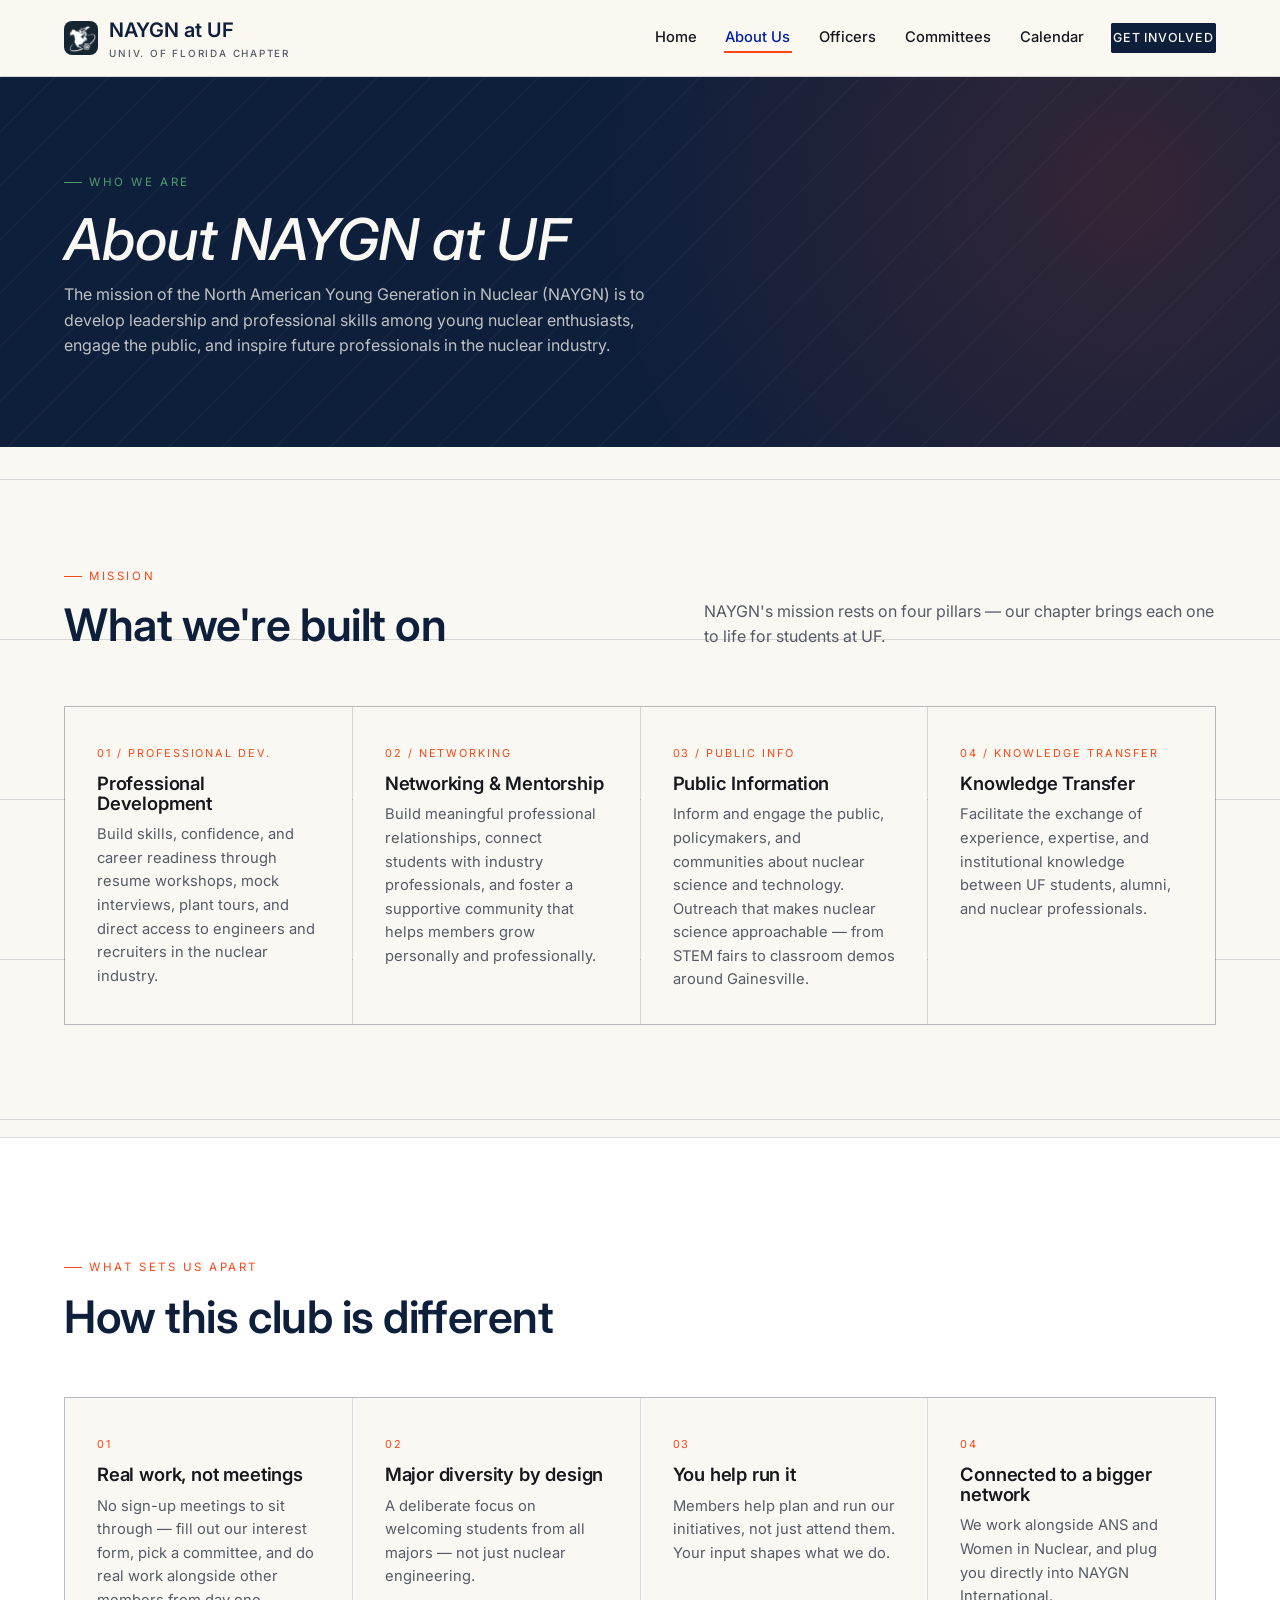
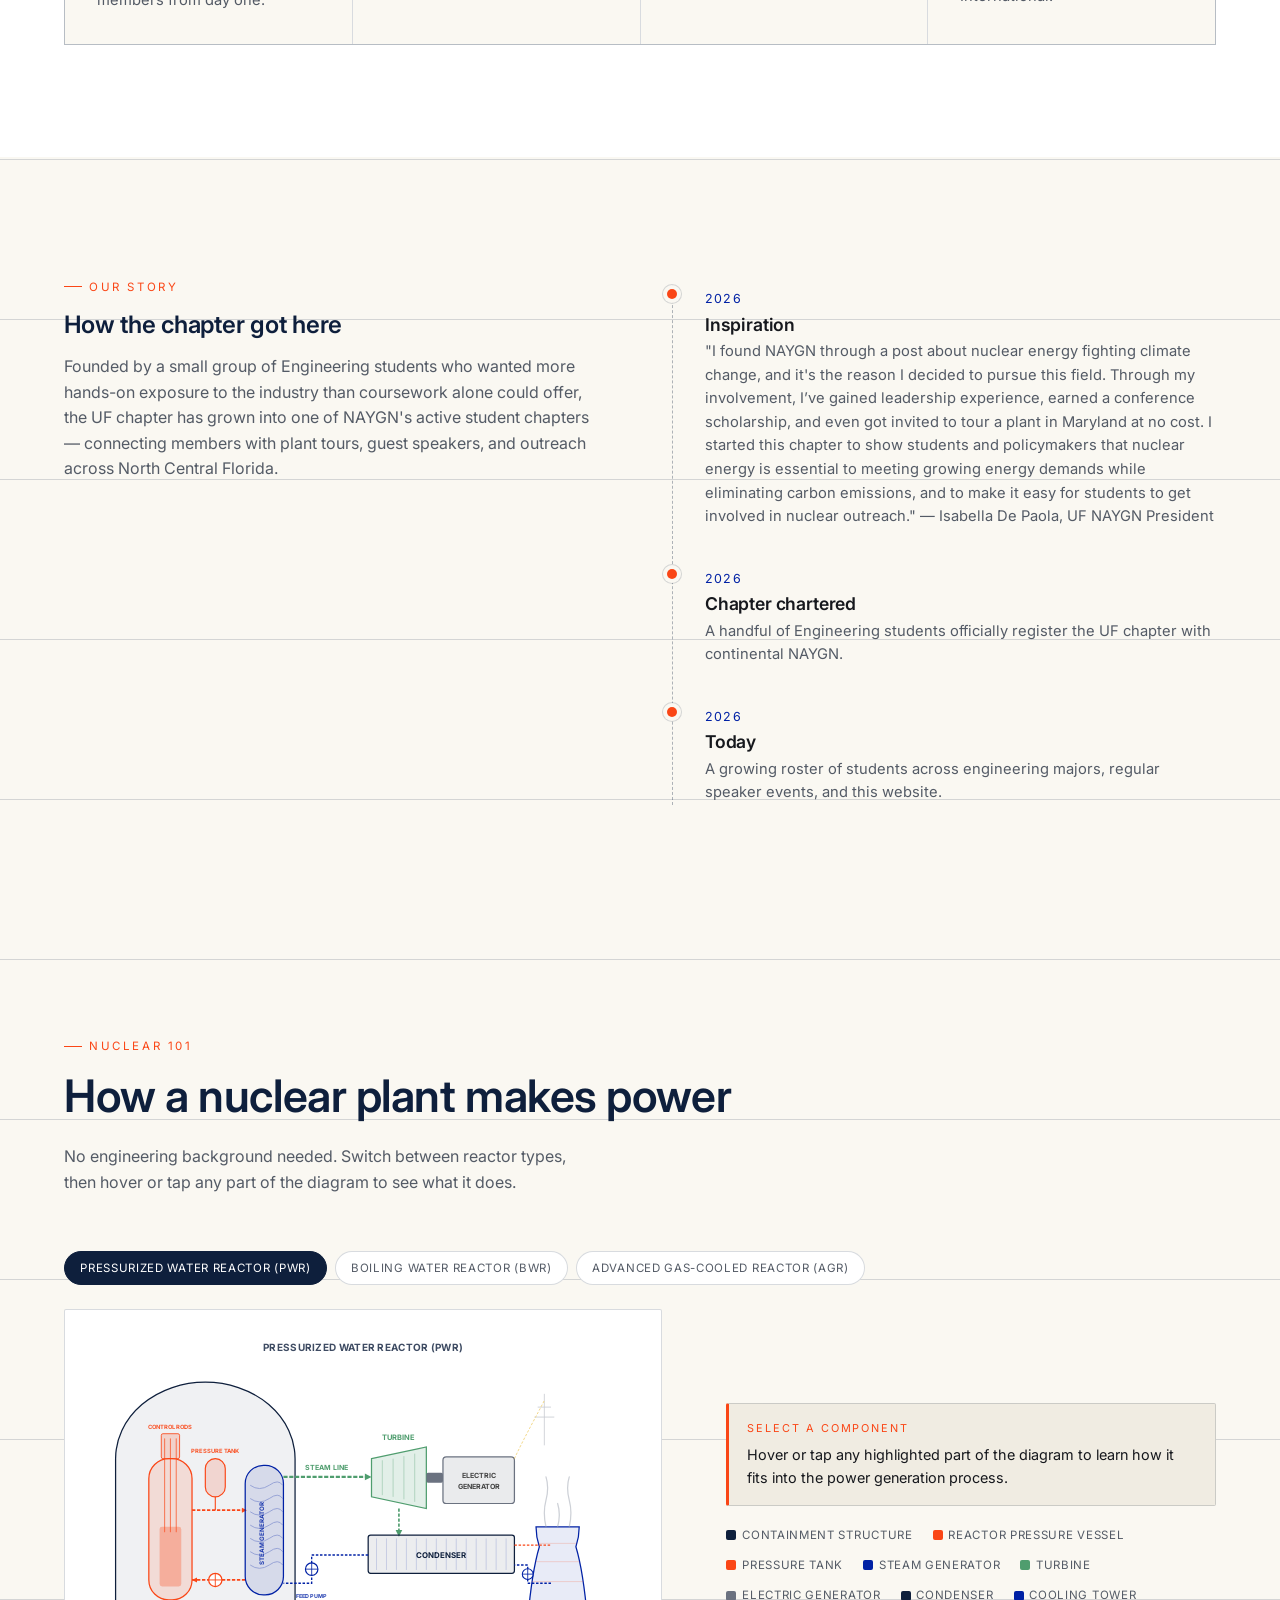
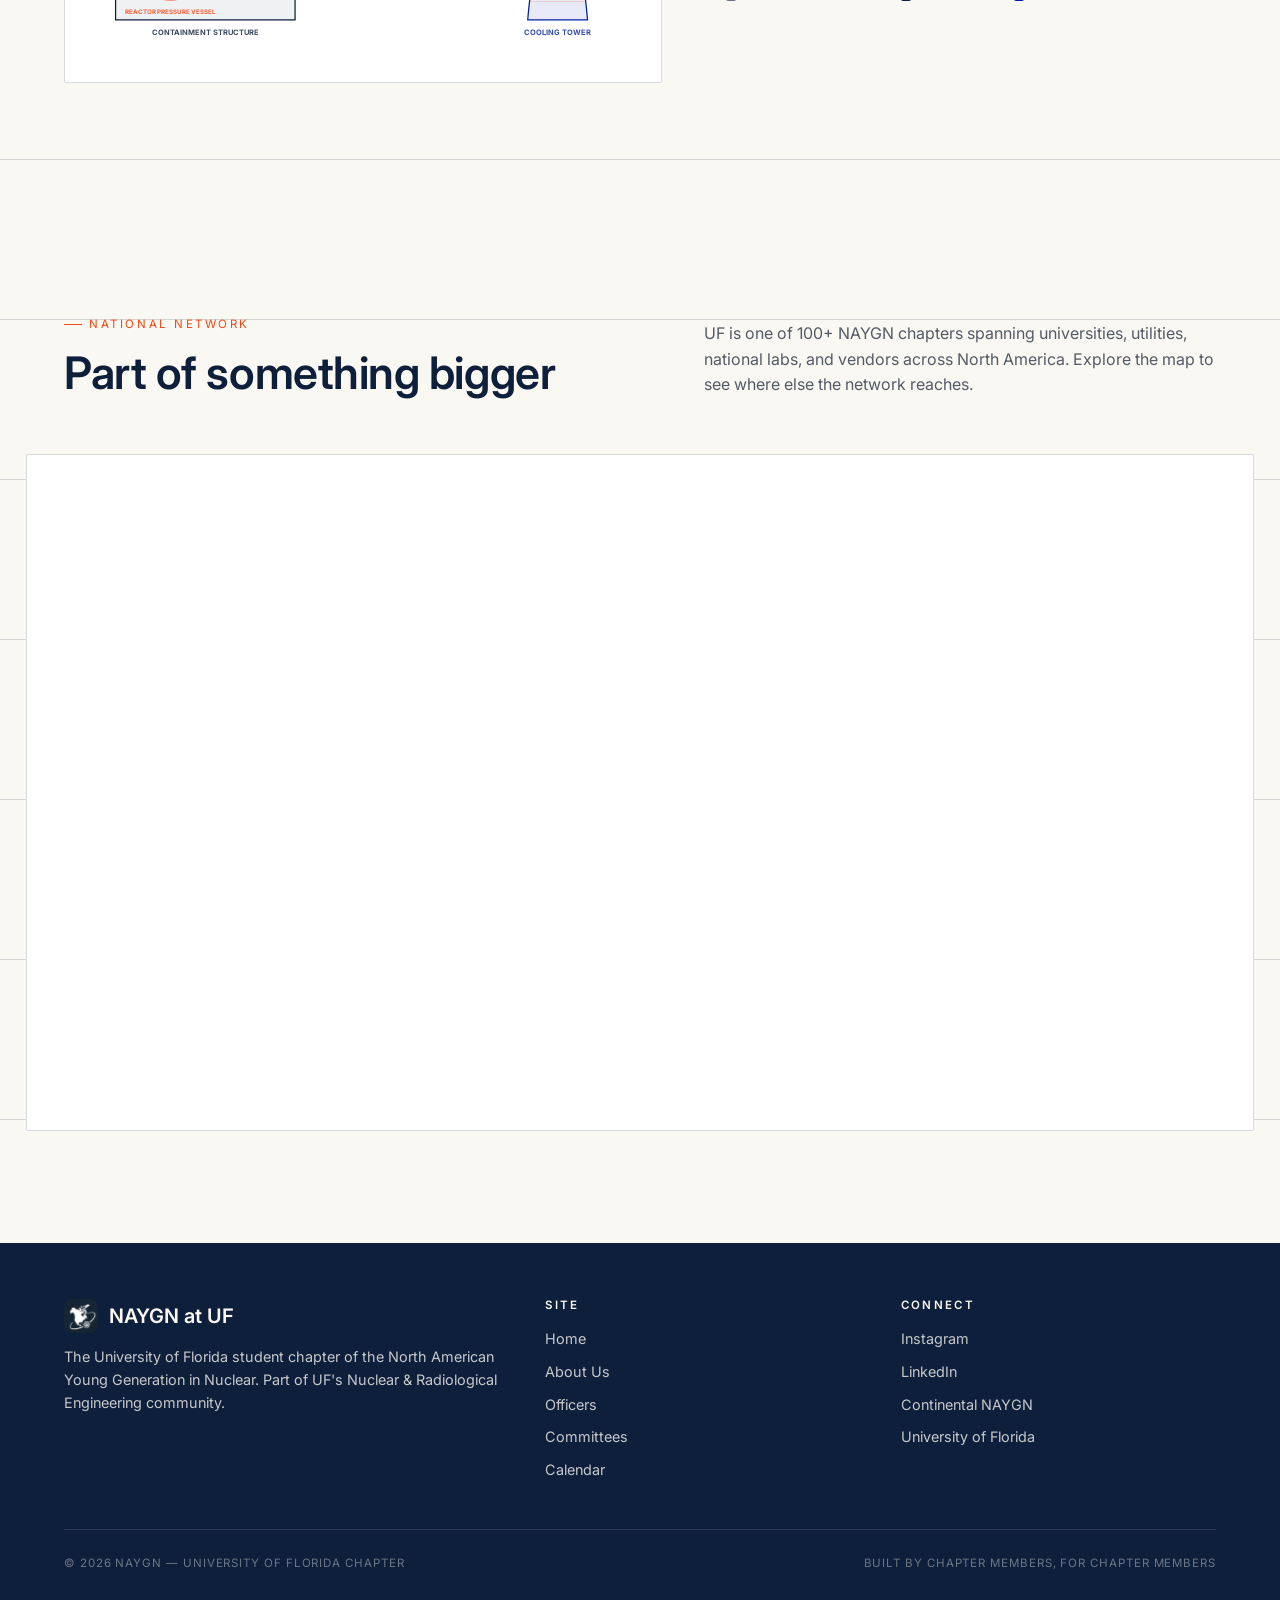
==== commit e62a50fd: "Remove all Microsoft Teams mentions and links site-wide Replace every Teams reference and join link " ====
--- a/about.html
+++ b/about.html
@@ -104,7 +104,7 @@
           <div class="pillar">
             <span class="fig-label">01</span>
             <h3>Real work, not meetings</h3>
-            <p>No sign-up meetings to sit through — join the Teams channel, pick a committee, and do real work alongside other members from day one.</p>
+            <p>No sign-up meetings to sit through — fill out our interest form, pick a committee, and do real work alongside other members from day one.</p>
           </div>
           <div class="pillar">
             <span class="fig-label">02</span>
@@ -792,9 +792,8 @@
         <div>
           <h4>Connect</h4>
           <ul class="footer-links">
-            <li><a href="https://teams.microsoft.com/dl/launcher/launcher.html?url=%2F_%23%2Fl%2Fchannel%2F19%3Agw7eD5TioPblBApmxsUMuFk1ss2CQUdk3cQ-6yIxsLk1%40thread.tacv2%2FGeneral%3FtenantId%3D0d4da0f8-4a31-4d76-ace6-0a62331e1b84%26utm_source%3Dig%26utm_medium%3Dsocial%26utm_content%3Dlink_in_bio&type=channel&deeplinkId=72fbf5be-4fb5-40ed-8a55-b87756ddd74d&directDl=true&msLaunch=true&enableMobilePage=true&suppressPrompt=true" target="_blank" rel="noopener">Teams</a></li>
             <li><a href="https://www.instagram.com/naygnuf/" target="_blank" rel="noopener">Instagram</a></li>
-            <li><a href="https://www.linkedin.com/in/naygn-uf-82b17b412/?lipi=urn%3Ali%3Apage%3Ad_flagship3_profile_view_base_contact_details%3BZLop2zcNREO5HFDiHzKnVA%3D%3D" target="_blank" rel="noopener">LinkedIn</a></li>
+            <li><a href="https://www.linkedin.com/in/north-american-young-generation-in-nuclear-at-university-of-florida-82b17b412/?lipi=urn%3Ali%3Apage%3Ad_flagship3_profile_view_base_contact_details%3BC8VVcVD7SWWdz8Aoof%2B5JQ%3D%3D" target="_blank" rel="noopener">LinkedIn</a></li>
             <li><a href="https://naygn.org/" target="_blank" rel="noopener">Continental NAYGN</a></li>
             <li><a href="https://www.ufl.edu/" target="_blank" rel="noopener">University of Florida</a></li>
           </ul>
